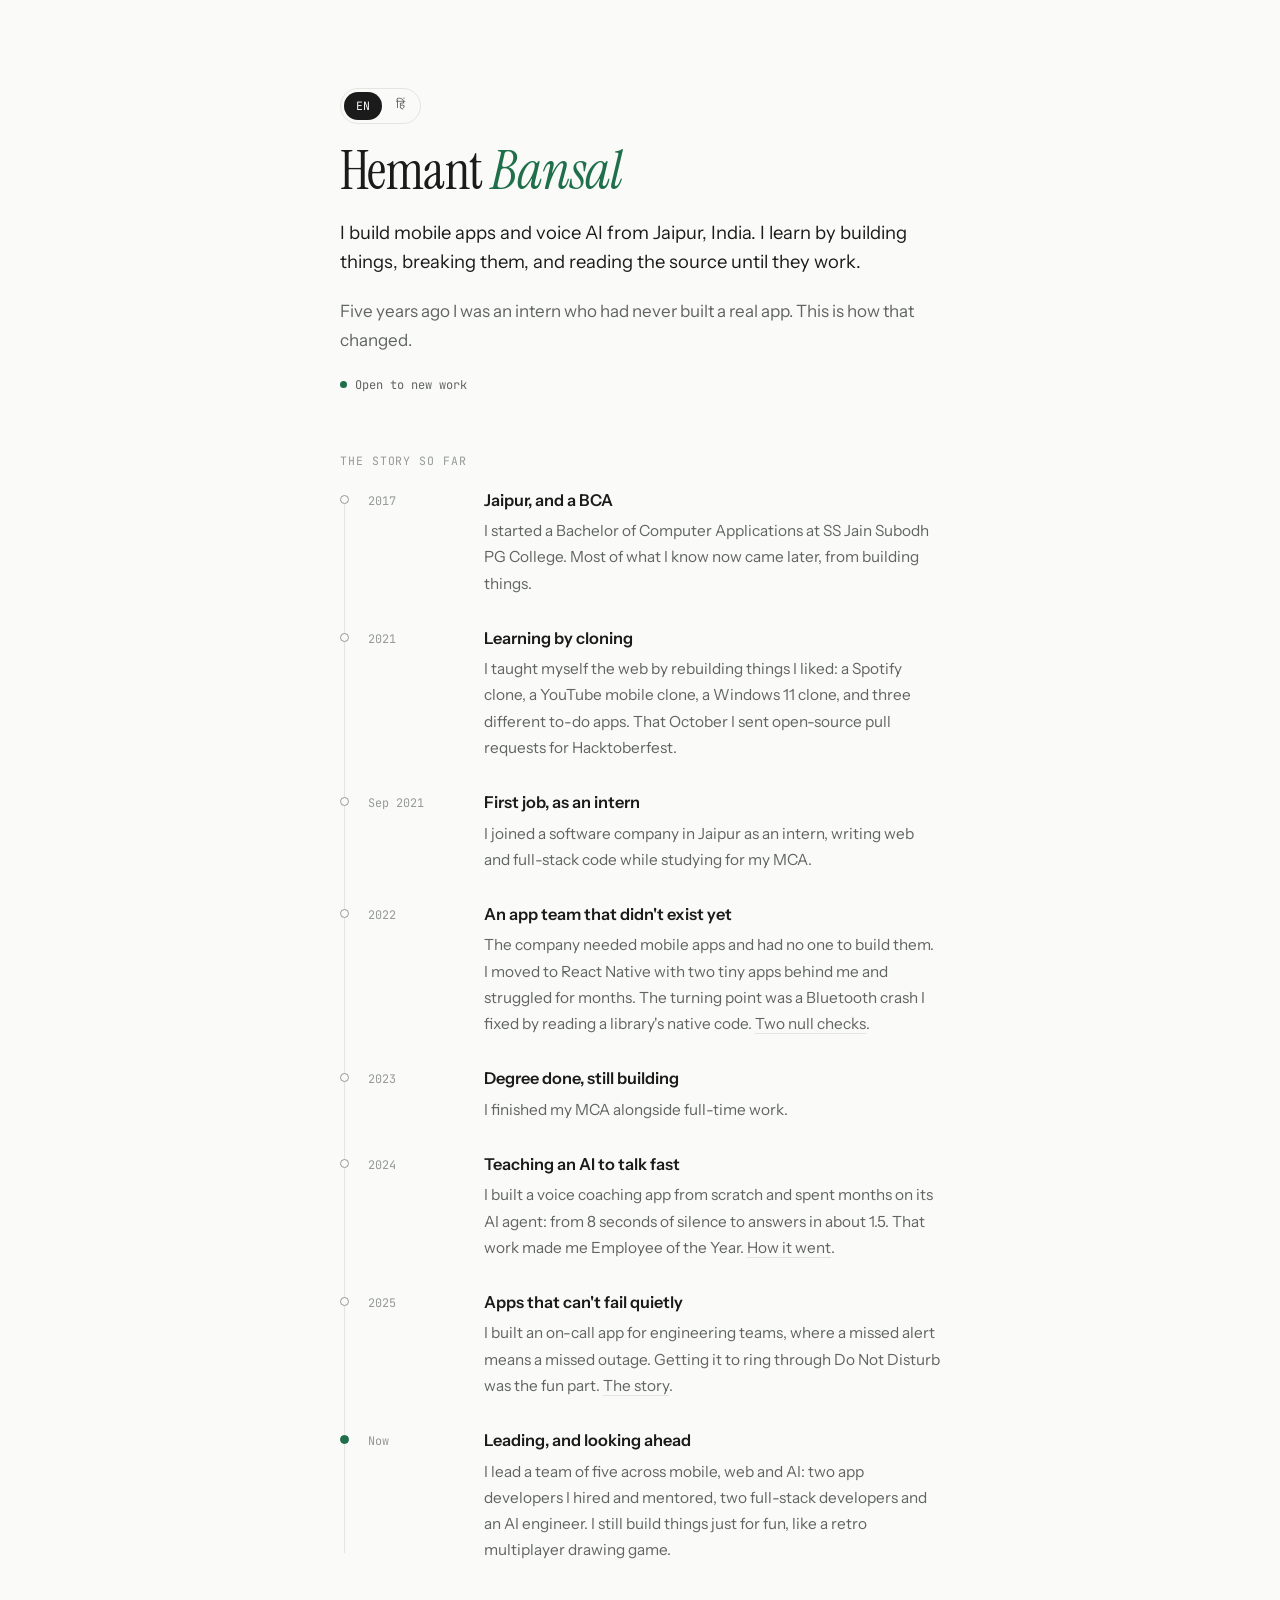
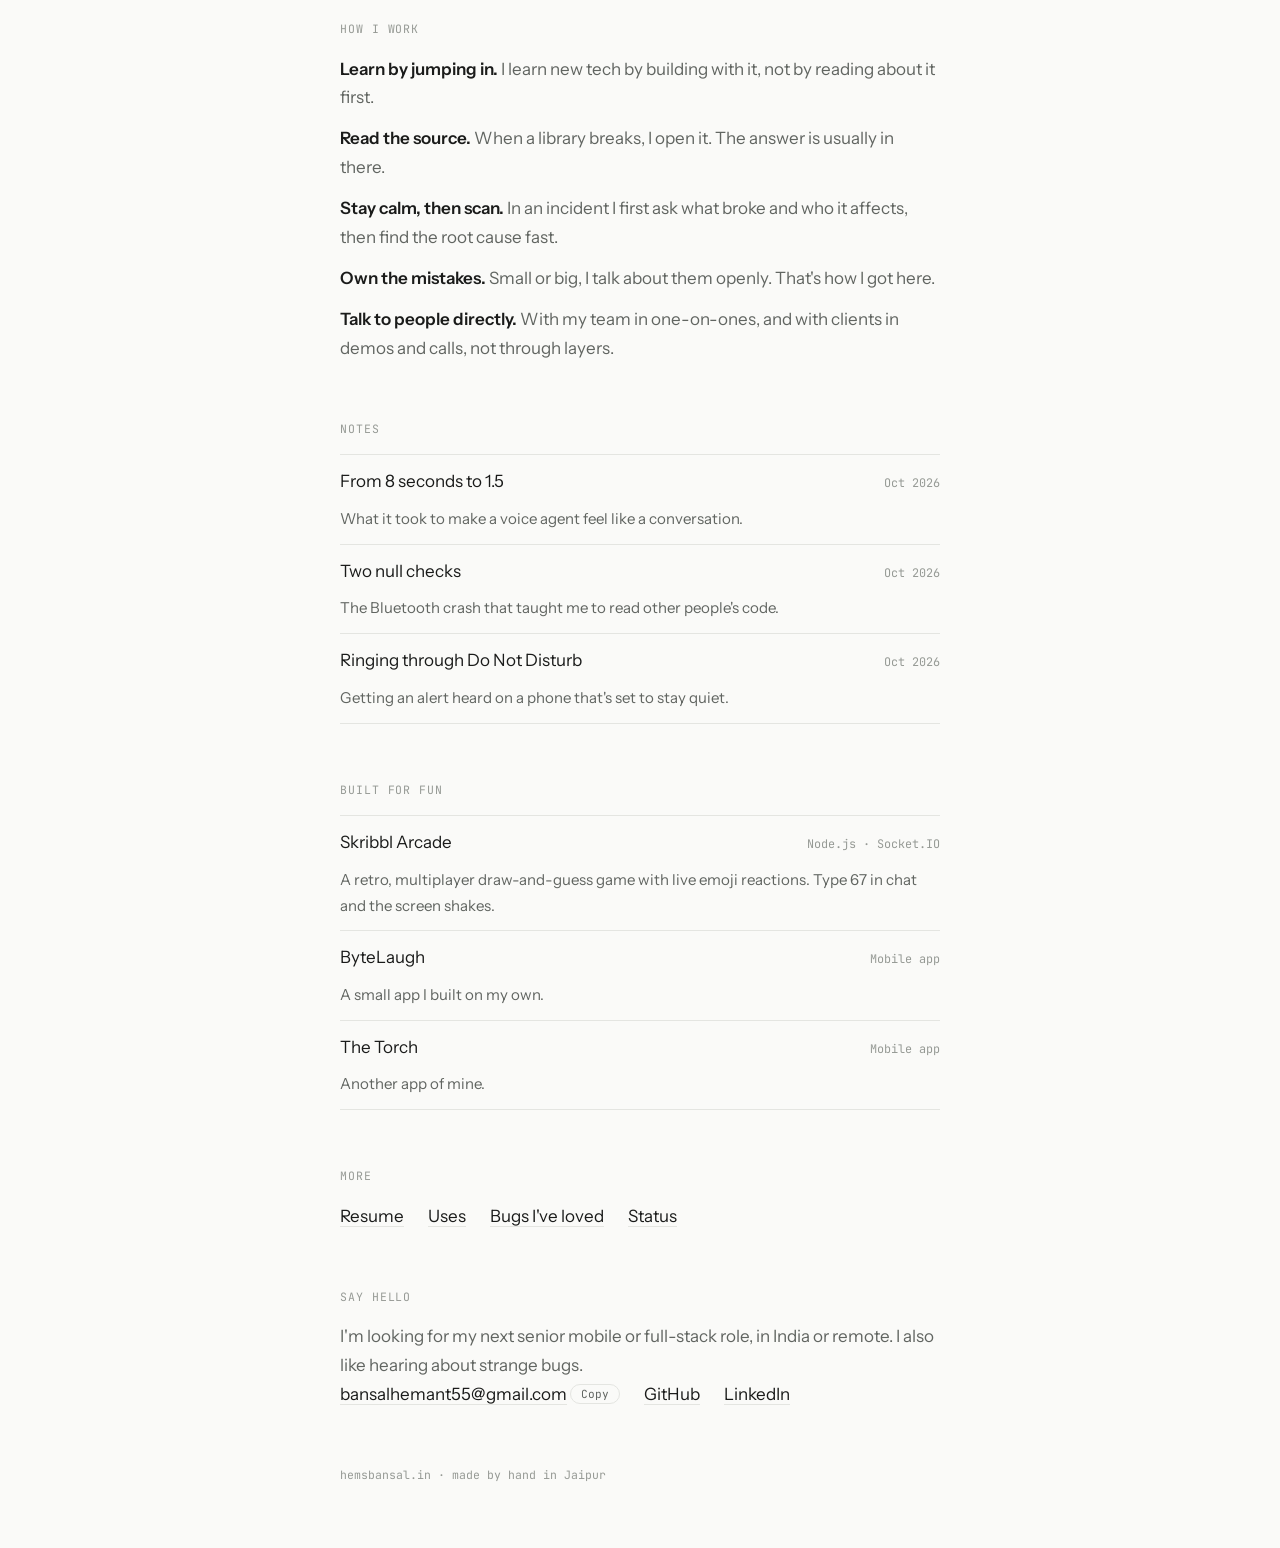
==== public/index.html @ 4b81c494 "Retell the homepage as a story The homepage now walks through chapters from 2017 to today, adds a sh" ====
<!doctype html>
<html lang="en">
<head>
<meta charset="utf-8">
<meta name="viewport" content="width=device-width, initial-scale=1, viewport-fit=cover">
<title>Hemant Bansal</title>
<meta name="claude:viewport-fit-sides" content="cover">
<meta name="description" content="Hemant Bansal builds mobile apps and voice AI from Jaipur, India.">
<link rel="canonical" href="https://hemsbansal.in/">
<meta property="og:title" content="Hemant Bansal">
<meta property="og:description" content="Hemant Bansal builds mobile apps and voice AI from Jaipur, India.">
<meta property="og:url" content="https://hemsbansal.in/">
<meta name="twitter:card" content="summary">
<link rel="icon" href="data:image/svg+xml,%3Csvg xmlns='http://www.w3.org/2000/svg' viewBox='0 0 64 64'%3E%3Crect width='64' height='64' rx='32' fill='%231f6f4a'/%3E%3Ctext x='32' y='43' font-family='Georgia,serif' font-style='italic' font-size='32' fill='%23ffffff' text-anchor='middle'%3Eh%3C/text%3E%3C/svg%3E">
<link rel="manifest" href="manifest.webmanifest">
<link rel="apple-touch-icon" href="icons/apple-touch-icon.png">
<meta name="theme-color" content="#1f6f4a">
<link rel="preconnect" href="https://fonts.googleapis.com">
<link rel="preconnect" href="https://fonts.gstatic.com" crossorigin>
<link rel="stylesheet" href="https://fonts.googleapis.com/css2?family=Instrument+Sans:wght@400;500;600&family=Instrument+Serif:ital@0;1&family=JetBrains+Mono:wght@400;500&family=Noto+Sans+Devanagari:wght@400;500&display=swap">
<link rel="stylesheet" href="style.css">
</head>
<body>
<main class="page">
  <header class="hello">
    <div class="lang" role="group" aria-label="Language">
      <button type="button" data-set-lang="en" aria-pressed="true">EN</button>
      <button type="button" data-set-lang="hi" aria-pressed="false" lang="hi">हिं</button>
    </div>
    <h1 class="name" id="name" title="Hemant Bansal">Hemant <em>Bansal</em></h1>
    <p class="lede" data-en>I build mobile apps and voice AI from Jaipur, India. I learn by building things, breaking them, and reading the source until they work.</p><p class="lede" data-hi lang="hi">मैं जयपुर से मोबाइल ऐप और वॉइस AI बनाता हूँ। चीज़ें बनाकर, तोड़कर और तब तक सोर्स कोड पढ़कर सीखता हूँ जब तक वो चल न जाएँ।</p>
    <p class="muted" data-en>Five years ago I was an intern who had never built a real app. This is how that changed.</p><p class="muted" data-hi lang="hi">पाँच साल पहले मैं एक इंटर्न था जिसने कभी कोई असली ऐप नहीं बनाया था। ये कहानी है कि वो कैसे बदला।</p>
    <a class="live" href="status/index.html"><i></i><span data-en>Open to new work</span><span data-hi lang="hi">नए काम के लिए उपलब्ध</span></a>
    <div class="toast" id="toast" role="status" aria-live="polite" hidden></div>
  </header>

  <section aria-labelledby="story">
    <h2 class="label" id="story"><span data-en>The story so far</span><span data-hi lang="hi">अब तक की कहानी</span></h2>
    <ol class="chapters">
      <li>
        <span class="when">2017</span>
        <div>
          <h3><span data-en>Jaipur, and a BCA</span><span data-hi lang="hi">जयपुर, और BCA</span></h3>
          <p data-en>I started a Bachelor of Computer Applications at SS Jain Subodh PG College. Most of what I know now came later, from building things.</p><p data-hi lang="hi">मैंने SS Jain Subodh PG College से BCA शुरू किया। आज जो कुछ आता है, उसमें से ज़्यादातर बाद में चीज़ें बनाते-बनाते सीखा।</p>
        </div>
      </li>
      <li>
        <span class="when">2021</span>
        <div>
          <h3><span data-en>Learning by cloning</span><span data-hi lang="hi">कॉपी करके सीखना</span></h3>
          <p data-en>I taught myself the web by rebuilding things I liked: a Spotify clone, a YouTube mobile clone, a Windows 11 clone, and three different to-do apps. That October I sent open-source pull requests for Hacktoberfest.</p><p data-hi lang="hi">मैंने वेब ख़ुद सीखा, उन चीज़ों को दोबारा बनाकर जो मुझे पसंद थीं: Spotify क्लोन, YouTube मोबाइल क्लोन, Windows 11 क्लोन, और तीन अलग-अलग to-do ऐप। उसी अक्टूबर Hacktoberfest में मैंने ओपन-सोर्स पुल रिक्वेस्ट भेजे।</p>
        </div>
      </li>
      <li>
        <span class="when">Sep 2021</span>
        <div>
          <h3><span data-en>First job, as an intern</span><span data-hi lang="hi">पहली नौकरी, इंटर्न के तौर पर</span></h3>
          <p data-en>I joined a software company in Jaipur as an intern, writing web and full-stack code while studying for my MCA.</p><p data-hi lang="hi">मैंने जयपुर की एक सॉफ़्टवेयर कंपनी में इंटर्न के तौर पर काम शुरू किया, साथ में MCA की पढ़ाई चल रही थी।</p>
        </div>
      </li>
      <li>
        <span class="when">2022</span>
        <div>
          <h3><span data-en>An app team that didn't exist yet</span><span data-hi lang="hi">एक ऐप टीम, जो अभी थी ही नहीं</span></h3>
          <p data-en>The company needed mobile apps and had no one to build them. I moved to React Native with two tiny apps behind me and struggled for months. The turning point was a Bluetooth crash I fixed by reading a library's native code. <a href="notes/bluetooth-null-checks.html">Two null checks</a>.</p><p data-hi lang="hi">कंपनी को मोबाइल ऐप चाहिए थे और बनाने वाला कोई नहीं था। सिर्फ़ दो छोटे ऐप्स के अनुभव के साथ मैं React Native पर आया और कई महीने जूझता रहा। मोड़ आया एक ब्लूटूथ क्रैश से, जिसे मैंने एक लाइब्रेरी का नेटिव कोड पढ़कर ठीक किया। <a href="notes/bluetooth-null-checks.html">Two null checks</a>।</p>
        </div>
      </li>
      <li>
        <span class="when">2023</span>
        <div>
          <h3><span data-en>Degree done, still building</span><span data-hi lang="hi">डिग्री पूरी, काम जारी</span></h3>
          <p data-en>I finished my MCA alongside full-time work.</p><p data-hi lang="hi">फ़ुल-टाइम काम के साथ मैंने MCA पूरा किया।</p>
        </div>
      </li>
      <li>
        <span class="when">2024</span>
        <div>
          <h3><span data-en>Teaching an AI to talk fast</span><span data-hi lang="hi">AI को तेज़ बोलना सिखाना</span></h3>
          <p data-en>I built a voice coaching app from scratch and spent months on its AI agent: from 8 seconds of silence to answers in about 1.5. That work made me Employee of the Year. <a href="notes/voice-latency.html">How it went</a>.</p><p data-hi lang="hi">मैंने शुरू से एक वॉइस कोचिंग ऐप बनाया और उसके AI एजेंट पर महीनों काम किया: 8 सेकंड की चुप्पी से लगभग 1.5 सेकंड में जवाब तक। इसी काम के लिए मुझे Employee of the Year मिला। <a href="notes/voice-latency.html">कैसे हुआ</a>।</p>
        </div>
      </li>
      <li>
        <span class="when">2025</span>
        <div>
          <h3><span data-en>Apps that can't fail quietly</span><span data-hi lang="hi">ऐसे ऐप जो चुपचाप फ़ेल नहीं हो सकते</span></h3>
          <p data-en>I built an on-call app for engineering teams, where a missed alert means a missed outage. Getting it to ring through Do Not Disturb was the fun part. <a href="notes/do-not-disturb.html">The story</a>.</p><p data-hi lang="hi">मैंने इंजीनियरिंग टीमों के लिए एक on-call ऐप बनाया, जहाँ एक छूटा अलर्ट मतलब एक छूटी हुई गड़बड़ी। उसे Do Not Disturb के बावजूद बजवाना सबसे मज़ेदार हिस्सा था। <a href="notes/do-not-disturb.html">पूरी कहानी</a>।</p>
        </div>
      </li>
      <li>
        <span class="when">Now</span>
        <div>
          <h3><span data-en>Leading, and looking ahead</span><span data-hi lang="hi">टीम लीड करना, और आगे की तैयारी</span></h3>
          <p data-en>I lead a team of five across mobile, web and AI: two app developers I hired and mentored, two full-stack developers and an AI engineer. I still build things just for fun, like a retro multiplayer drawing game.</p><p data-hi lang="hi">आज मैं मोबाइल, वेब और AI में पाँच लोगों की टीम लीड करता हूँ: दो ऐप डेवलपर जिन्हें मैंने हायर किया और सिखाया, दो फ़ुल-स्टैक डेवलपर और एक AI इंजीनियर। अब भी सिर्फ़ मज़े के लिए चीज़ें बनाता हूँ, जैसे एक रेट्रो मल्टीप्लेयर ड्रॉइंग गेम।</p>
        </div>
      </li>
    </ol>
  </section>

  <section aria-labelledby="how">
    <h2 class="label" id="how"><span data-en>How I work</span><span data-hi lang="hi">मैं कैसे काम करता हूँ</span></h2>
    <ul class="how">
      <li><b><span data-en>Learn by jumping in.</span><span data-hi lang="hi">सीधे कूदकर सीखना।</span></b> <span data-en>I learn new tech by building with it, not by reading about it first.</span><span data-hi lang="hi">नई टेक्नोलॉजी मैं पहले पढ़कर नहीं, उससे कुछ बनाकर सीखता हूँ।</span>
      <li><b><span data-en>Read the source.</span><span data-hi lang="hi">सोर्स कोड पढ़ना।</span></b> <span data-en>When a library breaks, I open it. The answer is usually in there.</span><span data-hi lang="hi">जब कोई लाइब्रेरी टूटती है, मैं उसे खोलकर पढ़ता हूँ। जवाब अक्सर वहीं होता है।</span>
      <li><b><span data-en>Stay calm, then scan.</span><span data-hi lang="hi">पहले शांत, फिर जाँच।</span></b> <span data-en>In an incident I first ask what broke and who it affects, then find the root cause fast.</span><span data-hi lang="hi">गड़बड़ी में पहले देखता हूँ क्या टूटा और किस पर असर है, फिर जल्दी असली वजह ढूँढता हूँ।</span>
      <li><b><span data-en>Own the mistakes.</span><span data-hi lang="hi">गलतियाँ मानना।</span></b> <span data-en>Small or big, I talk about them openly. That's how I got here.</span><span data-hi lang="hi">छोटी हो या बड़ी, मैं उनके बारे में खुलकर बात करता हूँ। यहाँ तक ऐसे ही पहुँचा हूँ।</span>
      <li><b><span data-en>Talk to people directly.</span><span data-hi lang="hi">सीधे बात करना।</span></b> <span data-en>With my team in one-on-ones, and with clients in demos and calls, not through layers.</span><span data-hi lang="hi">टीम से वन-ऑन-वन में, और क्लाइंट्स से डेमो और कॉल पर, बिना बीच की परतों के।</span>
    </ul>
  </section>

  <section aria-labelledby="notes">
    <h2 class="label" id="notes"><span data-en>Notes</span><span data-hi lang="hi">नोट्स · अंग्रेज़ी में</span></h2>
    <ul class="rows">
      <li><a href="notes/voice-latency.html">From 8 seconds to 1.5</a><span class="meta">Oct 2026</span><span class="desc">What it took to make a voice agent feel like a conversation.</span></li>
      <li><a href="notes/bluetooth-null-checks.html">Two null checks</a><span class="meta">Oct 2026</span><span class="desc">The Bluetooth crash that taught me to read other people's code.</span></li>
      <li><a href="notes/do-not-disturb.html">Ringing through Do Not Disturb</a><span class="meta">Oct 2026</span><span class="desc">Getting an alert heard on a phone that's set to stay quiet.</span></li>
    </ul>
  </section>

  <section aria-labelledby="side">
    <h2 class="label" id="side"><span data-en>Built for fun</span><span data-hi lang="hi">मज़े के लिए बनाया</span></h2>
    <ul class="rows">
      <li><a href="https://github.com/hemsbansal/skribbl_retro" target="_blank" rel="noopener">Skribbl Arcade</a><span class="meta">Node.js · Socket.IO</span><span class="desc">A retro, multiplayer draw-and-guess game with live emoji reactions. Type 67 in chat and the screen shakes.</span></li>
      <li><span>ByteLaugh</span><span class="meta">Mobile app</span><span class="desc">A small app I built on my own.</span></li>
      <li><span>The Torch</span><span class="meta">Mobile app</span><span class="desc">Another app of mine.</span></li>
    </ul>
  </section>

  <section aria-labelledby="more">
    <h2 class="label" id="more"><span data-en>More</span><span data-hi lang="hi">और</span></h2>
    <div class="more">
      <a href="resume/index.html">Resume</a>
      <a href="uses/index.html">Uses</a>
      <a href="bugs/index.html">Bugs I've loved</a>
      <a href="status/index.html">Status</a>
    </div>
  </section>

  <section aria-labelledby="else">
    <h2 class="label" id="else"><span data-en>Say hello</span><span data-hi lang="hi">नमस्ते कहिए</span></h2>
    <p class="muted" data-en>I'm looking for my next senior mobile or full-stack role, in India or remote. I also like hearing about strange bugs.</p><p class="muted" data-hi lang="hi">मैं भारत में या रिमोट, अपने अगले सीनियर मोबाइल या फ़ुल-स्टैक रोल की तलाश में हूँ। अजीब बग्स के किस्से सुनना भी अच्छा लगता है।</p>
    <div class="elsewhere">
      <span><a href="mailto:bansalhemant55@gmail.com" id="email">bansalhemant55@gmail.com</a> <button class="copy" id="copy-email" type="button">Copy</button></span>
      <a href="https://github.com/hemsbansal" target="_blank" rel="noopener">GitHub</a>
      <a href="https://linkedin.com/in/hemsbansal" target="_blank" rel="noopener">LinkedIn</a>
    </div>
  </section>

  <footer>hemsbansal.in · made by hand in Jaipur</footer>
</main>
<script src="site.js" defer></script>
</body>
</html>
---- public/style.css ----
/* Layout: one narrow column, left aligned, lots of air. Small mono labels mark each group. */
:root {
  --bg: #fafaf8;
  --fg: #1a1b1a;
  --muted: #616561;
  --faint: #969a95;
  --line: #e4e5e1;
  --accent: #1f6f4a;
  --tint: rgba(31, 111, 74, 0.09);
  --ok-bar: #6fbf93;
  --warn-bar: #e2b54d;
  --warn: #8a6200;
  --warn-tint: rgba(196, 140, 20, 0.14);
  --display: "Instrument Serif", "Iowan Old Style", Georgia, serif;
  --sans: "Instrument Sans", ui-sans-serif, system-ui, -apple-system, "Segoe UI", sans-serif;
  --mono: "JetBrains Mono", ui-monospace, "SF Mono", Menlo, Consolas, monospace;
}
@media (prefers-color-scheme: dark) {
  :root:not([data-theme="light"]) {
    --bg: #111312; --fg: #e9eae7; --muted: #a2a6a0; --faint: #6e726d; --line: #262927;
    --accent: #7fd1a3; --tint: rgba(127, 209, 163, 0.1); --ok-bar: #3f8f66; --warn-bar: #b9902f; --warn: #e8c46a; --warn-tint: rgba(232, 196, 106, 0.12); color-scheme: dark;
  }
}
:root[data-theme="dark"] {
  --bg: #111312; --fg: #e9eae7; --muted: #a2a6a0; --faint: #6e726d; --line: #262927;
  --accent: #7fd1a3; --tint: rgba(127, 209, 163, 0.1); --ok-bar: #3f8f66; --warn-bar: #b9902f; --warn: #e8c46a; --warn-tint: rgba(232, 196, 106, 0.12); color-scheme: dark;
}

*, *::before, *::after { box-sizing: border-box; }
body {
  margin: 0; background: var(--bg); color: var(--fg);
  font-family: var(--sans); font-size: 17px; line-height: 1.7;
  -webkit-font-smoothing: antialiased;
}
::selection { background: var(--tint); }
.page {
  max-width: 640px; margin: 0 auto;
  padding-block: 88px 64px;
  padding-left: max(20px, env(safe-area-inset-left, 0px));
  padding-right: max(20px, env(safe-area-inset-right, 0px));
  display: grid; gap: 56px;
}
a { color: inherit; text-decoration: underline; text-decoration-color: var(--line); text-underline-offset: 4px; text-decoration-thickness: 1px; transition: text-decoration-color .2s, color .2s; }
a:hover { text-decoration-color: var(--accent); }
a:focus-visible, button:focus-visible { outline: 2px solid var(--accent); outline-offset: 3px; border-radius: 3px; }
p { margin: 0; }
.muted { color: var(--muted); }

.label {
  font-family: var(--mono); font-size: 0.72rem; font-weight: 400; letter-spacing: 0.08em;
  text-transform: uppercase; color: var(--faint); margin: 0 0 16px;
}

/* Intro */
.hello { display: grid; gap: 20px; }
.name { font-family: var(--display); font-weight: 400; font-size: clamp(2.6rem, 8vw, 3.4rem); line-height: 1; letter-spacing: -0.01em; margin: 0; text-wrap: balance; }
.name em { color: var(--accent); }
.hello p { max-width: 58ch; }
.live { display: inline-flex; align-items: center; gap: 8px; font-family: var(--mono); font-size: 0.75rem; color: var(--muted); }
.live i { width: 7px; height: 7px; border-radius: 50%; background: var(--accent); animation: pulse 2.4s ease-in-out infinite; }
@keyframes pulse { 0%, 100% { opacity: 1; } 50% { opacity: .35; } }
@media (prefers-reduced-motion: reduce) { .live i { animation: none; } }

/* Lists of links */
.rows { list-style: none; margin: 0; padding: 0; display: grid; }
.rows li { display: grid; grid-template-columns: minmax(0, 1fr) auto; gap: 16px; align-items: baseline; padding: 12px 0; border-top: 1px solid var(--line); }
.rows li:last-child { border-bottom: 1px solid var(--line); }
.rows a { text-decoration: none; }
.rows a:hover { color: var(--accent); }
.rows .meta { font-family: var(--mono); font-size: 0.74rem; color: var(--faint); white-space: nowrap; font-variant-numeric: tabular-nums; }
.rows .desc { grid-column: 1 / -1; color: var(--muted); font-size: 0.94rem; margin-top: -6px; }

.now { list-style: none; margin: 0; padding: 0; display: grid; gap: 8px; }
.now li { display: grid; grid-template-columns: 20px minmax(0, 1fr); }
.now li::before { content: "→"; color: var(--faint); }

.elsewhere { display: flex; flex-wrap: wrap; gap: 8px 24px; align-items: baseline; }
.copy { font-family: var(--mono); font-size: 0.7rem; color: var(--muted); background: none; border: 1px solid var(--line); border-radius: 999px; padding: 2px 10px; cursor: pointer; vertical-align: 2px; }
.copy:hover { color: var(--fg); border-color: var(--faint); }

footer { font-family: var(--mono); font-size: 0.72rem; color: var(--faint); }

/* Notes */
.back { font-family: var(--mono); font-size: 0.75rem; color: var(--muted); text-decoration: none; }
.back:hover { color: var(--accent); }
article { display: grid; gap: 22px; }
article h1 { font-family: var(--display); font-weight: 400; font-size: clamp(2rem, 6vw, 2.6rem); line-height: 1.1; margin: 0; text-wrap: balance; }
article h2 { font-size: 1.05rem; font-weight: 600; margin: 18px 0 -8px; }
article .meta { font-family: var(--mono); font-size: 0.74rem; color: var(--faint); }
article p { max-width: 64ch; }
article ul { margin: 0; padding-left: 20px; display: grid; gap: 6px; }
article li::marker { color: var(--faint); }
code { font-family: var(--mono); font-size: 0.85em; background: var(--tint); padding: 1px 6px; border-radius: 4px; }
pre { margin: 0; overflow-x: auto; background: var(--tint); border-radius: 8px; padding: 16px 18px; }
pre code { background: none; padding: 0; font-size: 0.8rem; line-height: 1.6; }
.pull { font-family: var(--display); font-size: 1.5rem; line-height: 1.3; color: var(--accent); border-left: 2px solid var(--accent); padding-left: 18px; }

/* Pipeline timing figure */
.timing { margin: 0; display: grid; gap: 18px; padding: 20px; border: 1px solid var(--line); border-radius: 10px; }
.timing h3 { margin: 0 0 8px; font-family: var(--mono); font-size: 0.72rem; font-weight: 400; letter-spacing: .08em; text-transform: uppercase; color: var(--faint); display: flex; justify-content: space-between; }
.timing h3 b { color: var(--fg); font-weight: 500; letter-spacing: 0; text-transform: none; }
.track { position: relative; height: 22px; margin-bottom: 6px; }
.bar { position: absolute; min-width: max-content; padding-right: 6px; top: 0; height: 100%; border-radius: 4px; background: var(--tint); border: 1px solid var(--accent); font-family: var(--mono); font-size: 0.66rem; color: var(--accent); display: flex; align-items: center; padding-left: 6px; white-space: nowrap; overflow: hidden; }
.scale { display: flex; justify-content: space-between; font-family: var(--mono); font-size: 0.66rem; color: var(--faint); font-variant-numeric: tabular-nums; }
.timing figcaption { font-size: 0.85rem; color: var(--muted); }

@media (max-width: 520px) {
  body { font-size: 16px; }
  .page { padding-block: 56px 48px; gap: 48px; }
}

/* Resume */
.cv-head h1 { font-family: var(--display); font-weight: 400; font-size: clamp(2.2rem, 6vw, 2.8rem); line-height: 1.05; margin: 0 0 8px; }
.cv-head p { margin: 0; }
.cv-head .meta { margin-top: 10px; font-family: var(--mono); font-size: 0.74rem; color: var(--faint); overflow-wrap: anywhere; }
.resume section { display: grid; gap: 14px; }
.resume .label { margin: 0; }
.cv-item { display: grid; gap: 6px; }
.cv-item h3 { font-size: 1rem; font-weight: 600; margin: 0; }
.cv-item ul { margin: 0; padding-left: 20px; display: grid; gap: 4px; font-size: 0.95rem; color: var(--muted); }
.cv-item li::marker { color: var(--faint); }
.cv-row { display: flex; flex-wrap: wrap; justify-content: space-between; align-items: baseline; gap: 4px 16px; }
.cv-row .meta { font-family: var(--mono); font-size: 0.74rem; color: var(--faint); font-variant-numeric: tabular-nums; }
.cv-skills { margin: 0; display: grid; gap: 8px; font-size: 0.95rem; }
.cv-skills div { display: grid; grid-template-columns: 140px minmax(0, 1fr); gap: 12px; }
.cv-skills dt { color: var(--faint); }
.cv-skills dd { margin: 0; }
@media (max-width: 520px) { .cv-skills div { grid-template-columns: 1fr; gap: 0; } }
@media print {
  :root { --bg: #fff; --fg: #000; --muted: #333; --faint: #666; --line: #ccc; }
  body { font-size: 11pt; }
  .page { padding-block: 0; gap: 18px; max-width: none; }
  .back { display: none; }
}

/* Bugs list */
.bugs { list-style: none; margin: 0; padding: 0; display: grid; gap: 0; counter-reset: bug; }
.bugs li { counter-increment: bug; display: grid; gap: 6px; padding: 20px 0 20px 48px; border-top: 1px solid var(--line); position: relative; }
.bugs li:last-child { border-bottom: 1px solid var(--line); }
.bugs li::before { content: "#" counter(bug, decimal-leading-zero); position: absolute; left: 0; top: 23px; font-family: var(--mono); font-size: 0.72rem; color: var(--faint); }
.bugs h3 { margin: 0; font-size: 1.02rem; font-weight: 600; }
.bugs p { color: var(--muted); font-size: 0.95rem; }
.bugs .tag { font-family: var(--mono); font-size: 0.7rem; color: var(--accent); }

/* Small link row */
.more { display: flex; flex-wrap: wrap; gap: 8px 24px; }

/* Language switch */
.lang { justify-self: start; display: inline-flex; border: 1px solid var(--line); border-radius: 999px; padding: 3px; gap: 2px; }
.lang button { font: inherit; font-family: var(--mono); font-size: 0.72rem; color: var(--muted); background: none; border: 0; border-radius: 999px; padding: 4px 12px; cursor: pointer; }
.lang button[aria-pressed="true"] { background: var(--fg); color: var(--bg); }
[data-hi] { display: none; }
html[data-lang="hi"] [data-hi] { display: revert; }
html[data-lang="hi"] [data-en] { display: none; }
[data-hi], .lang [lang="hi"] { font-family: "Noto Sans Devanagari", var(--sans); }
.label [data-hi] { font-family: "Noto Sans Devanagari", var(--sans); letter-spacing: 0; text-transform: none; font-size: 0.8rem; }
a.live { text-decoration: none; justify-self: start; }
a.live:hover { color: var(--accent); }

/* Easter egg toast */
#name { cursor: default; user-select: none; }
.toast { justify-self: start; font-family: var(--mono); font-size: 0.78rem; line-height: 1.5; padding: 10px 14px; border-radius: 8px; background: var(--fg); color: var(--bg); max-width: 52ch; }

/* Status page */
.status-banner { display: flex; align-items: center; gap: 12px; padding: 16px 18px; border-radius: 10px; background: var(--tint); color: var(--accent); font-weight: 600; }
.status-banner i { width: 9px; height: 9px; border-radius: 50%; background: var(--accent); animation: pulse 2.4s ease-in-out infinite; }
@media (prefers-reduced-motion: reduce) { .status-banner i { animation: none; } }
.systems, .incidents { list-style: none; margin: 0; padding: 0; display: grid; }
.systems li, .incidents li { padding: 14px 0; border-top: 1px solid var(--line); }
.systems li:last-child, .incidents li:last-child { border-bottom: 1px solid var(--line); }
.sys-head { display: flex; justify-content: space-between; align-items: center; gap: 12px; flex-wrap: wrap; }
.uptime { display: grid; grid-template-columns: repeat(30, minmax(0, 1fr)); gap: 3px; margin-top: 10px; }
.uptime i { height: 26px; border-radius: 3px; background: var(--ok-bar); }
.uptime i.w { background: var(--warn-bar); }
.pill { font-family: var(--mono); font-size: 0.72rem; padding: 3px 10px; border-radius: 999px; background: var(--tint); color: var(--muted); white-space: nowrap; }
.pill.ok { color: var(--accent); }
.pill.warn { background: var(--warn-tint); color: var(--warn); }
.incidents li { display: grid; grid-template-columns: 110px minmax(0, 1fr); gap: 14px; align-items: start; }
.incidents .pill { justify-self: start; margin-top: 2px; }
.incidents b { font-weight: 600; }
.incidents p { color: var(--muted); font-size: 0.94rem; margin-top: 4px; }
@media (max-width: 520px) { .incidents li { grid-template-columns: 1fr; gap: 6px; } }

/* Story */
.lede { font-size: 1.15rem; line-height: 1.6; max-width: 56ch; }
.chapters { list-style: none; margin: 0; padding: 0; display: grid; position: relative; }
.chapters::before { content: ""; position: absolute; left: 4px; top: 10px; bottom: 10px; width: 1px; background: var(--line); }
.chapters li { position: relative; display: grid; grid-template-columns: 96px minmax(0, 1fr); gap: 20px; padding: 0 0 28px 28px; }
.chapters li:last-child { padding-bottom: 0; }
.chapters li::before { content: ""; position: absolute; left: 0; top: 8px; width: 9px; height: 9px; border-radius: 50%; background: var(--bg); border: 1px solid var(--faint); }
.chapters li:last-child::before { background: var(--accent); border-color: var(--accent); }
.chapters .when { font-family: var(--mono); font-size: 0.74rem; color: var(--faint); padding-top: 4px; font-variant-numeric: tabular-nums; white-space: nowrap; }
.chapters h3 { margin: 0 0 4px; font-size: 1.02rem; font-weight: 600; }
.chapters p { color: var(--muted); font-size: 0.96rem; max-width: 60ch; }
.how { list-style: none; margin: 0; padding: 0; display: grid; gap: 12px; }
.how li { color: var(--muted); max-width: 62ch; }
.how b { color: var(--fg); font-weight: 600; }
@media (max-width: 520px) {
  .chapters li { grid-template-columns: 1fr; gap: 2px; padding-left: 24px; }
}
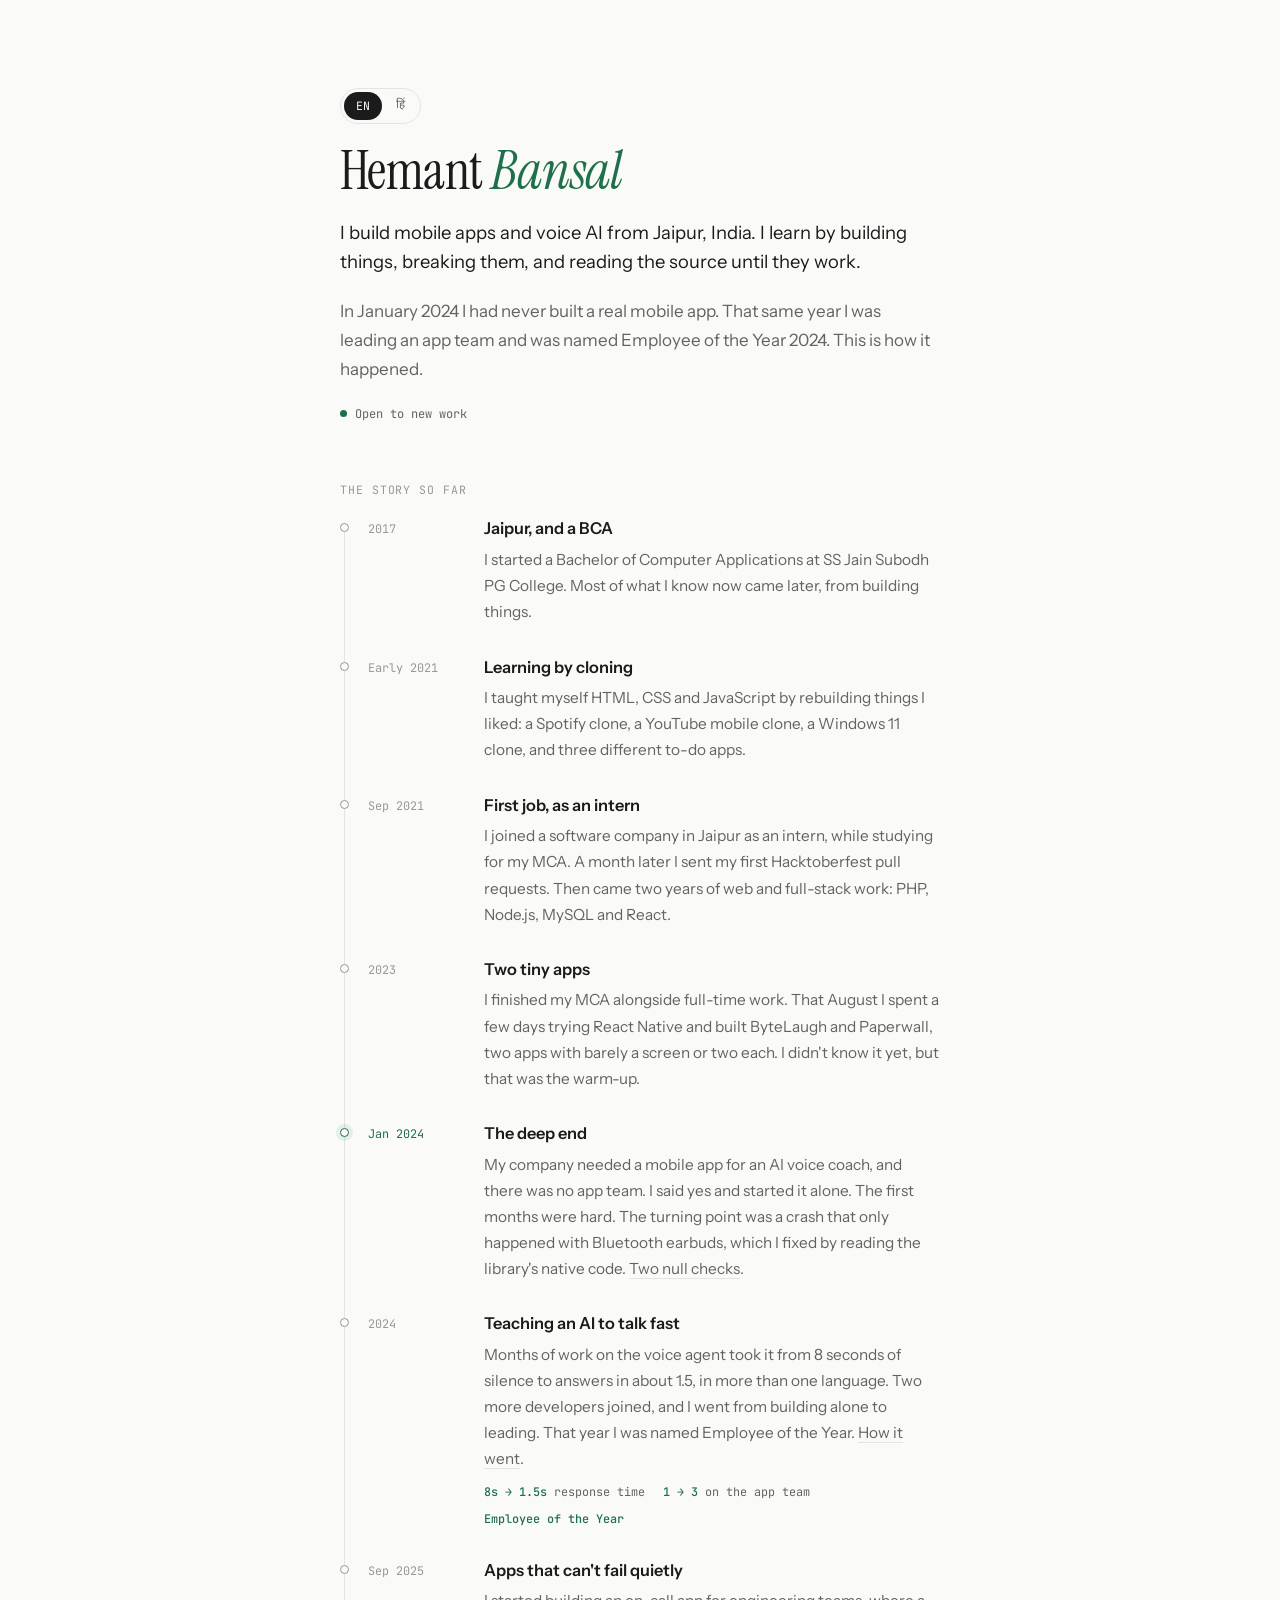
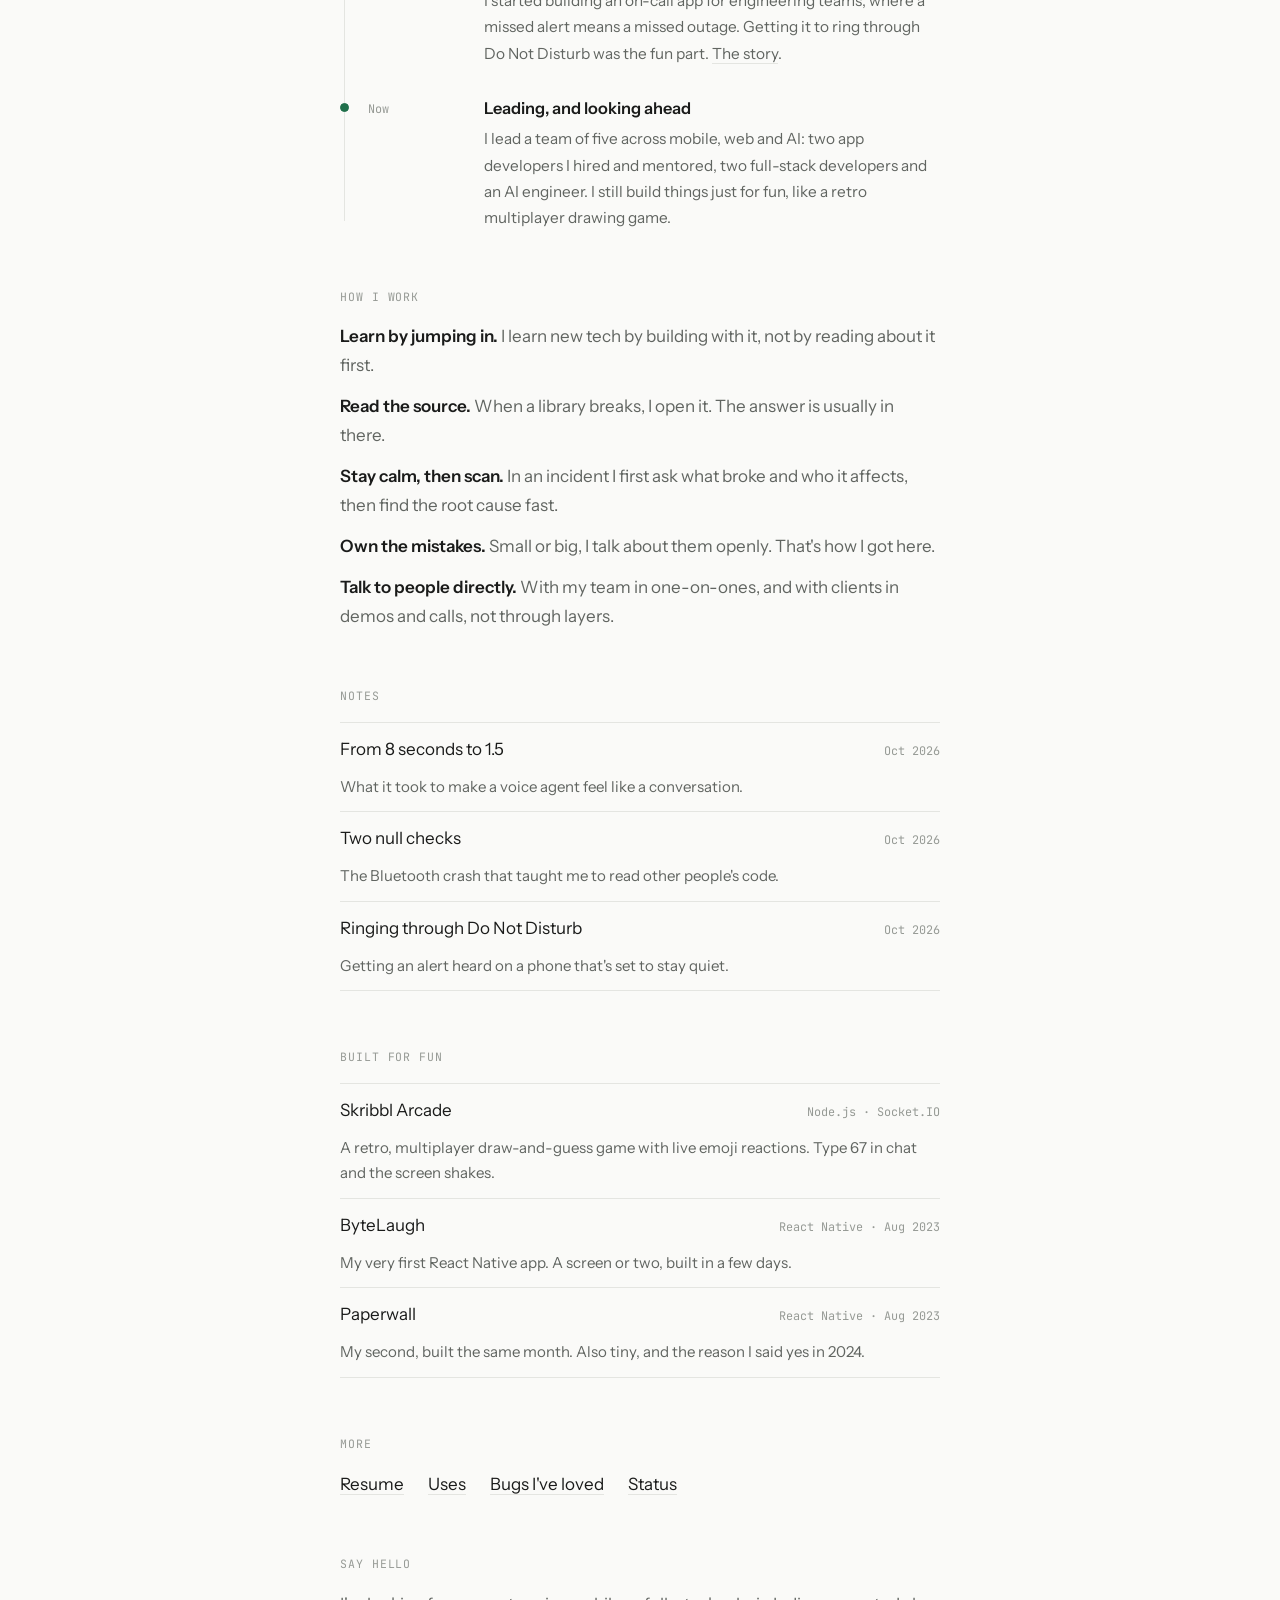
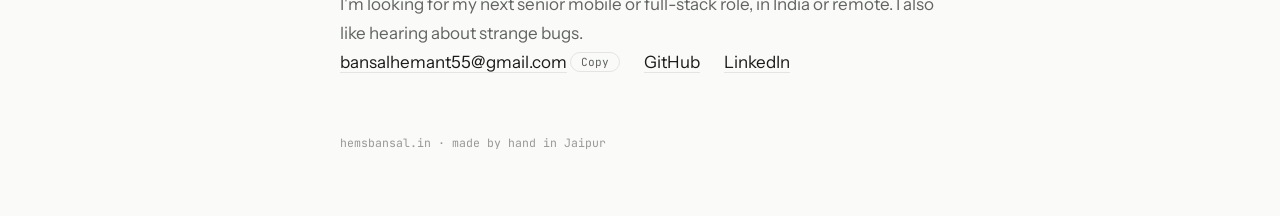
==== commit 6d8178ea: "Tell the real story: two tiny apps in 2023, the deep end in 2024 Rebuilt the timeline around January" ====
--- a/public/index.html
+++ b/public/index.html
@@ -29,7 +29,7 @@
     </div>
     <h1 class="name" id="name" title="Hemant Bansal">Hemant <em>Bansal</em></h1>
     <p class="lede" data-en>I build mobile apps and voice AI from Jaipur, India. I learn by building things, breaking them, and reading the source until they work.</p><p class="lede" data-hi lang="hi">मैं जयपुर से मोबाइल ऐप और वॉइस AI बनाता हूँ। चीज़ें बनाकर, तोड़कर और तब तक सोर्स कोड पढ़कर सीखता हूँ जब तक वो चल न जाएँ।</p>
-    <p class="muted" data-en>Five years ago I was an intern who had never built a real app. This is how that changed.</p><p class="muted" data-hi lang="hi">पाँच साल पहले मैं एक इंटर्न था जिसने कभी कोई असली ऐप नहीं बनाया था। ये कहानी है कि वो कैसे बदला।</p>
+    <p class="muted" data-en>In January 2024 I had never built a real mobile app. That same year I was leading an app team and was named Employee of the Year 2024. This is how it happened.</p><p class="muted" data-hi lang="hi">जनवरी 2024 तक मैंने कभी कोई असली मोबाइल ऐप नहीं बनाया था। उसी साल मैं एक ऐप टीम लीड करने लगा और Employee of the Year 2024 चुना गया। ये कहानी है कि ये कैसे हुआ।</p>
     <a class="live" href="status/index.html"><i></i><span data-en>Open to new work</span><span data-hi lang="hi">नए काम के लिए उपलब्ध</span></a>
     <div class="toast" id="toast" role="status" aria-live="polite" hidden></div>
   </header>
@@ -45,48 +45,49 @@
         </div>
       </li>
       <li>
-        <span class="when">2021</span>
+        <span class="when">Early 2021</span>
         <div>
           <h3><span data-en>Learning by cloning</span><span data-hi lang="hi">कॉपी करके सीखना</span></h3>
-          <p data-en>I taught myself the web by rebuilding things I liked: a Spotify clone, a YouTube mobile clone, a Windows 11 clone, and three different to-do apps. That October I sent open-source pull requests for Hacktoberfest.</p><p data-hi lang="hi">मैंने वेब ख़ुद सीखा, उन चीज़ों को दोबारा बनाकर जो मुझे पसंद थीं: Spotify क्लोन, YouTube मोबाइल क्लोन, Windows 11 क्लोन, और तीन अलग-अलग to-do ऐप। उसी अक्टूबर Hacktoberfest में मैंने ओपन-सोर्स पुल रिक्वेस्ट भेजे।</p>
+          <p data-en>I taught myself HTML, CSS and JavaScript by rebuilding things I liked: a Spotify clone, a YouTube mobile clone, a Windows 11 clone, and three different to-do apps.</p><p data-hi lang="hi">मैंने HTML, CSS और JavaScript ख़ुद सीखी, उन चीज़ों को दोबारा बनाकर जो मुझे पसंद थीं: Spotify क्लोन, YouTube मोबाइल क्लोन, Windows 11 क्लोन, और तीन अलग-अलग to-do ऐप।</p>
         </div>
       </li>
       <li>
         <span class="when">Sep 2021</span>
         <div>
           <h3><span data-en>First job, as an intern</span><span data-hi lang="hi">पहली नौकरी, इंटर्न के तौर पर</span></h3>
-          <p data-en>I joined a software company in Jaipur as an intern, writing web and full-stack code while studying for my MCA.</p><p data-hi lang="hi">मैंने जयपुर की एक सॉफ़्टवेयर कंपनी में इंटर्न के तौर पर काम शुरू किया, साथ में MCA की पढ़ाई चल रही थी।</p>
-        </div>
-      </li>
-      <li>
-        <span class="when">2022</span>
-        <div>
-          <h3><span data-en>An app team that didn't exist yet</span><span data-hi lang="hi">एक ऐप टीम, जो अभी थी ही नहीं</span></h3>
-          <p data-en>The company needed mobile apps and had no one to build them. I moved to React Native with two tiny apps behind me and struggled for months. The turning point was a Bluetooth crash I fixed by reading a library's native code. <a href="notes/bluetooth-null-checks.html">Two null checks</a>.</p><p data-hi lang="hi">कंपनी को मोबाइल ऐप चाहिए थे और बनाने वाला कोई नहीं था। सिर्फ़ दो छोटे ऐप्स के अनुभव के साथ मैं React Native पर आया और कई महीने जूझता रहा। मोड़ आया एक ब्लूटूथ क्रैश से, जिसे मैंने एक लाइब्रेरी का नेटिव कोड पढ़कर ठीक किया। <a href="notes/bluetooth-null-checks.html">Two null checks</a>।</p>
+          <p data-en>I joined a software company in Jaipur as an intern, while studying for my MCA. A month later I sent my first Hacktoberfest pull requests. Then came two years of web and full-stack work: PHP, Node.js, MySQL and React.</p><p data-hi lang="hi">MCA की पढ़ाई के साथ मैंने जयपुर की एक सॉफ़्टवेयर कंपनी में इंटर्न के तौर पर काम शुरू किया। एक महीने बाद Hacktoberfest में अपने पुल रिक्वेस्ट भेजे। फिर दो साल वेब और फ़ुल-स्टैक काम किया: PHP, Node.js, MySQL और React।</p>
         </div>
       </li>
       <li>
         <span class="when">2023</span>
         <div>
-          <h3><span data-en>Degree done, still building</span><span data-hi lang="hi">डिग्री पूरी, काम जारी</span></h3>
-          <p data-en>I finished my MCA alongside full-time work.</p><p data-hi lang="hi">फ़ुल-टाइम काम के साथ मैंने MCA पूरा किया।</p>
+          <h3><span data-en>Two tiny apps</span><span data-hi lang="hi">दो छोटे ऐप</span></h3>
+          <p data-en>I finished my MCA alongside full-time work. That August I spent a few days trying React Native and built ByteLaugh and Paperwall, two apps with barely a screen or two each. I didn't know it yet, but that was the warm-up.</p><p data-hi lang="hi">फ़ुल-टाइम काम के साथ मैंने MCA पूरा किया। उसी अगस्त कुछ दिन React Native आज़माया और ByteLaugh और Paperwall बनाए, दो ऐप जिनमें मुश्किल से एक-दो स्क्रीन थीं। तब पता नहीं था, पर वो बस वॉर्म-अप था।</p>
+        </div>
+      </li>
+      <li class="turn">
+        <span class="when">Jan 2024</span>
+        <div>
+          <h3><span data-en>The deep end</span><span data-hi lang="hi">सीधे गहरे पानी में</span></h3>
+          <p data-en>My company needed a mobile app for an AI voice coach, and there was no app team. I said yes and started it alone. The first months were hard. The turning point was a crash that only happened with Bluetooth earbuds, which I fixed by reading the library's native code. <a href="notes/bluetooth-null-checks.html">Two null checks</a>.</p><p data-hi lang="hi">मेरी कंपनी को एक AI वॉइस कोच के लिए मोबाइल ऐप चाहिए था, और कोई ऐप टीम नहीं थी। मैंने हाँ कहा और अकेले शुरू किया। शुरुआती महीने मुश्किल थे। मोड़ आया एक ऐसे क्रैश से जो सिर्फ़ ब्लूटूथ ईयरबड्स के साथ होता था, जिसे मैंने लाइब्रेरी का नेटिव कोड पढ़कर ठीक किया। <a href="notes/bluetooth-null-checks.html">Two null checks</a>।</p>
         </div>
       </li>
       <li>
         <span class="when">2024</span>
         <div>
           <h3><span data-en>Teaching an AI to talk fast</span><span data-hi lang="hi">AI को तेज़ बोलना सिखाना</span></h3>
-          <p data-en>I built a voice coaching app from scratch and spent months on its AI agent: from 8 seconds of silence to answers in about 1.5. That work made me Employee of the Year. <a href="notes/voice-latency.html">How it went</a>.</p><p data-hi lang="hi">मैंने शुरू से एक वॉइस कोचिंग ऐप बनाया और उसके AI एजेंट पर महीनों काम किया: 8 सेकंड की चुप्पी से लगभग 1.5 सेकंड में जवाब तक। इसी काम के लिए मुझे Employee of the Year मिला। <a href="notes/voice-latency.html">कैसे हुआ</a>।</p>
+          <p data-en>Months of work on the voice agent took it from 8 seconds of silence to answers in about 1.5, in more than one language. Two more developers joined, and I went from building alone to leading. That year I was named Employee of the Year. <a href="notes/voice-latency.html">How it went</a>.</p><p data-hi lang="hi">महीनों की मेहनत से वॉइस एजेंट 8 सेकंड की चुप्पी से लगभग 1.5 सेकंड में जवाब देने लगा, एक से ज़्यादा भाषाओं में। दो और डेवलपर जुड़े, और मैं अकेले बनाने से टीम लीड करने तक पहुँचा। उसी साल मुझे Employee of the Year चुना गया। <a href="notes/voice-latency.html">कैसे हुआ</a>।</p>
+          <div class="stats"><span><b>8s → 1.5s</b> response time</span><span><b>1 → 3</b> on the app team</span><span><b>Employee of the Year</b></span></div>
         </div>
       </li>
       <li>
-        <span class="when">2025</span>
+        <span class="when">Sep 2025</span>
         <div>
           <h3><span data-en>Apps that can't fail quietly</span><span data-hi lang="hi">ऐसे ऐप जो चुपचाप फ़ेल नहीं हो सकते</span></h3>
-          <p data-en>I built an on-call app for engineering teams, where a missed alert means a missed outage. Getting it to ring through Do Not Disturb was the fun part. <a href="notes/do-not-disturb.html">The story</a>.</p><p data-hi lang="hi">मैंने इंजीनियरिंग टीमों के लिए एक on-call ऐप बनाया, जहाँ एक छूटा अलर्ट मतलब एक छूटी हुई गड़बड़ी। उसे Do Not Disturb के बावजूद बजवाना सबसे मज़ेदार हिस्सा था। <a href="notes/do-not-disturb.html">पूरी कहानी</a>।</p>
+          <p data-en>I started building an on-call app for engineering teams, where a missed alert means a missed outage. Getting it to ring through Do Not Disturb was the fun part. <a href="notes/do-not-disturb.html">The story</a>.</p><p data-hi lang="hi">मैंने इंजीनियरिंग टीमों के लिए एक on-call ऐप बनाना शुरू किया, जहाँ एक छूटा अलर्ट मतलब एक छूटी हुई गड़बड़ी। उसे Do Not Disturb के बावजूद बजवाना सबसे मज़ेदार हिस्सा था। <a href="notes/do-not-disturb.html">पूरी कहानी</a>।</p>
         </div>
       </li>
-      <li>
+      <li class="now">
         <span class="when">Now</span>
         <div>
           <h3><span data-en>Leading, and looking ahead</span><span data-hi lang="hi">टीम लीड करना, और आगे की तैयारी</span></h3>
@@ -120,8 +121,8 @@
     <h2 class="label" id="side"><span data-en>Built for fun</span><span data-hi lang="hi">मज़े के लिए बनाया</span></h2>
     <ul class="rows">
       <li><a href="https://github.com/hemsbansal/skribbl_retro" target="_blank" rel="noopener">Skribbl Arcade</a><span class="meta">Node.js · Socket.IO</span><span class="desc">A retro, multiplayer draw-and-guess game with live emoji reactions. Type 67 in chat and the screen shakes.</span></li>
-      <li><span>ByteLaugh</span><span class="meta">Mobile app</span><span class="desc">A small app I built on my own.</span></li>
-      <li><span>The Torch</span><span class="meta">Mobile app</span><span class="desc">Another app of mine.</span></li>
+      <li><span>ByteLaugh</span><span class="meta">React Native · Aug 2023</span><span class="desc">My very first React Native app. A screen or two, built in a few days.</span></li>
+      <li><span>Paperwall</span><span class="meta">React Native · Aug 2023</span><span class="desc">My second, built the same month. Also tiny, and the reason I said yes in 2024.</span></li>
     </ul>
   </section>
 
--- a/public/style.css
+++ b/public/style.css
@@ -198,3 +198,9 @@
 @media (max-width: 520px) {
   .chapters li { grid-template-columns: 1fr; gap: 2px; padding-left: 24px; }
 }
+.chapters li.turn::before { border-color: var(--accent); box-shadow: 0 0 0 4px var(--tint); }
+.chapters li.turn .when { color: var(--accent); }
+.chapters li.now::before { background: var(--accent); border-color: var(--accent); }
+.chapters li:last-child::before { background: var(--accent); border-color: var(--accent); }
+.stats { display: flex; flex-wrap: wrap; gap: 6px 18px; margin-top: 10px; font-family: var(--mono); font-size: 0.74rem; color: var(--muted); }
+.stats b { color: var(--accent); font-weight: 500; }
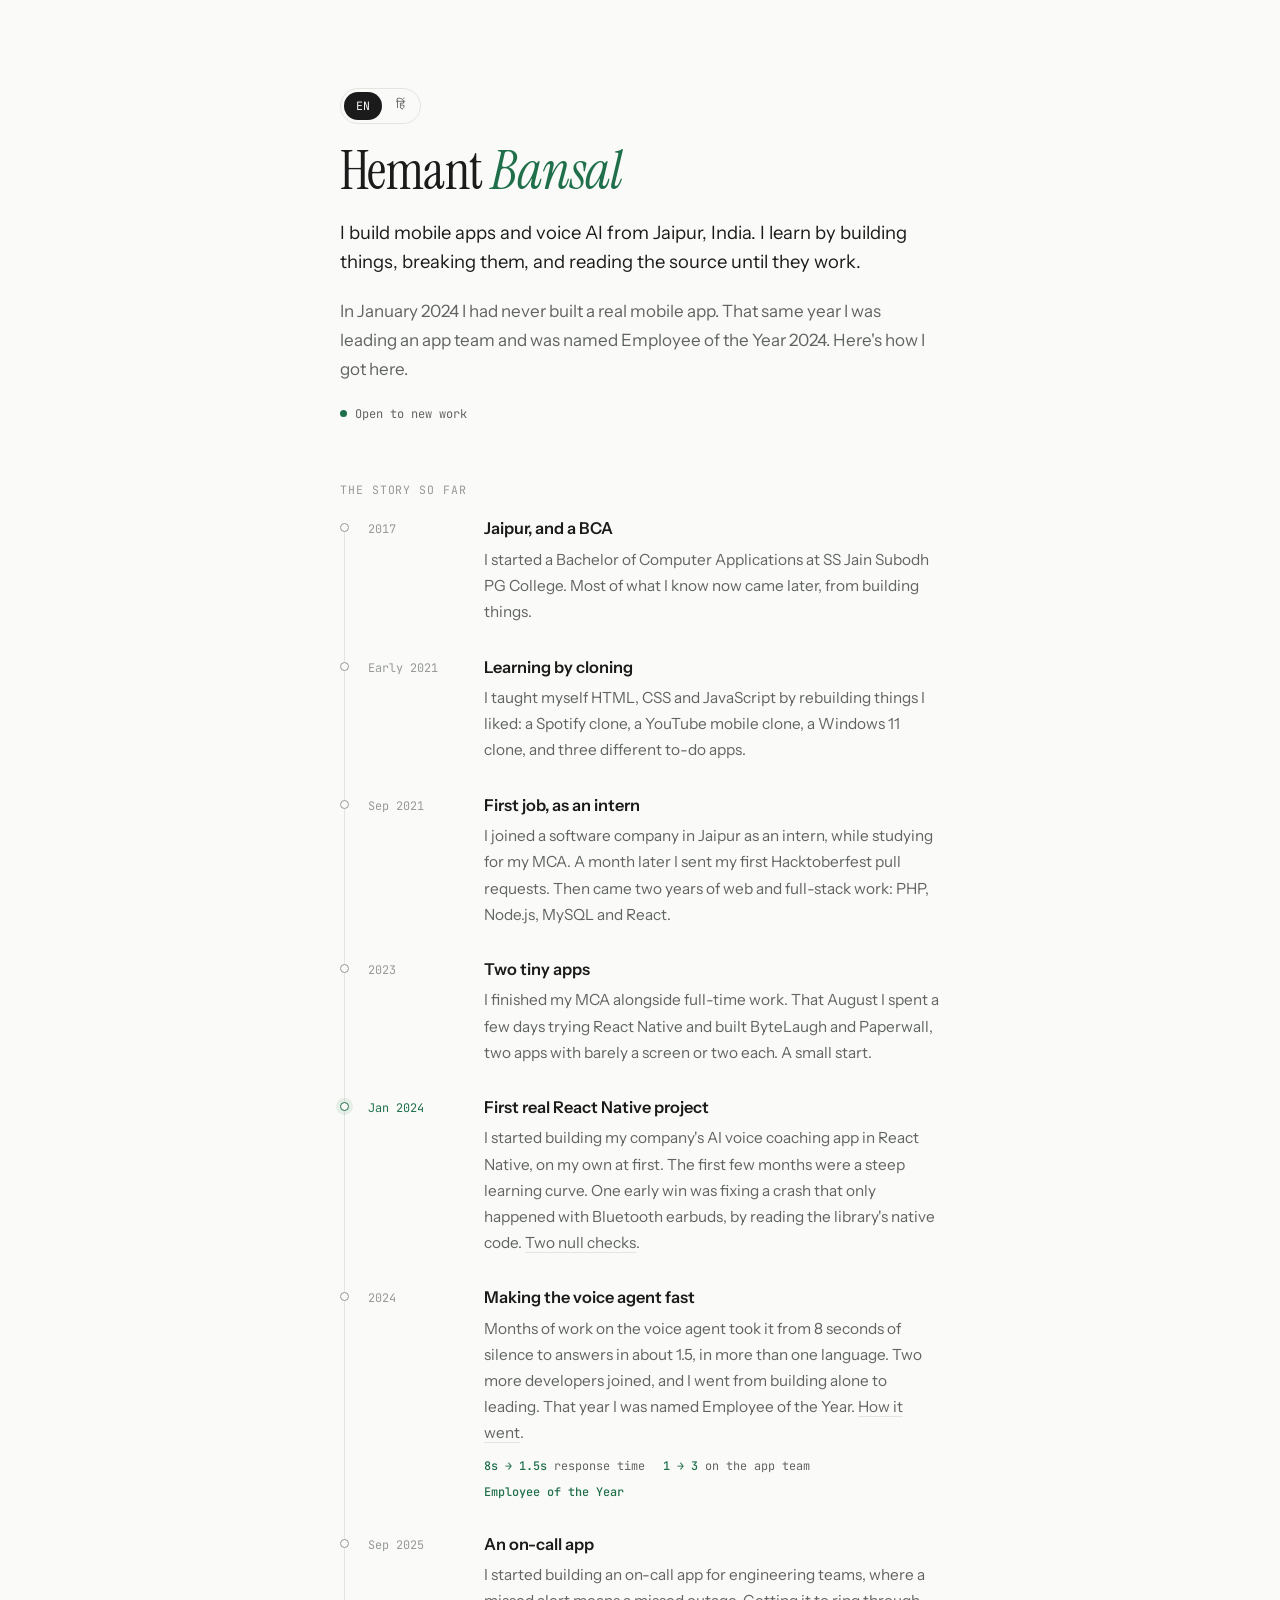
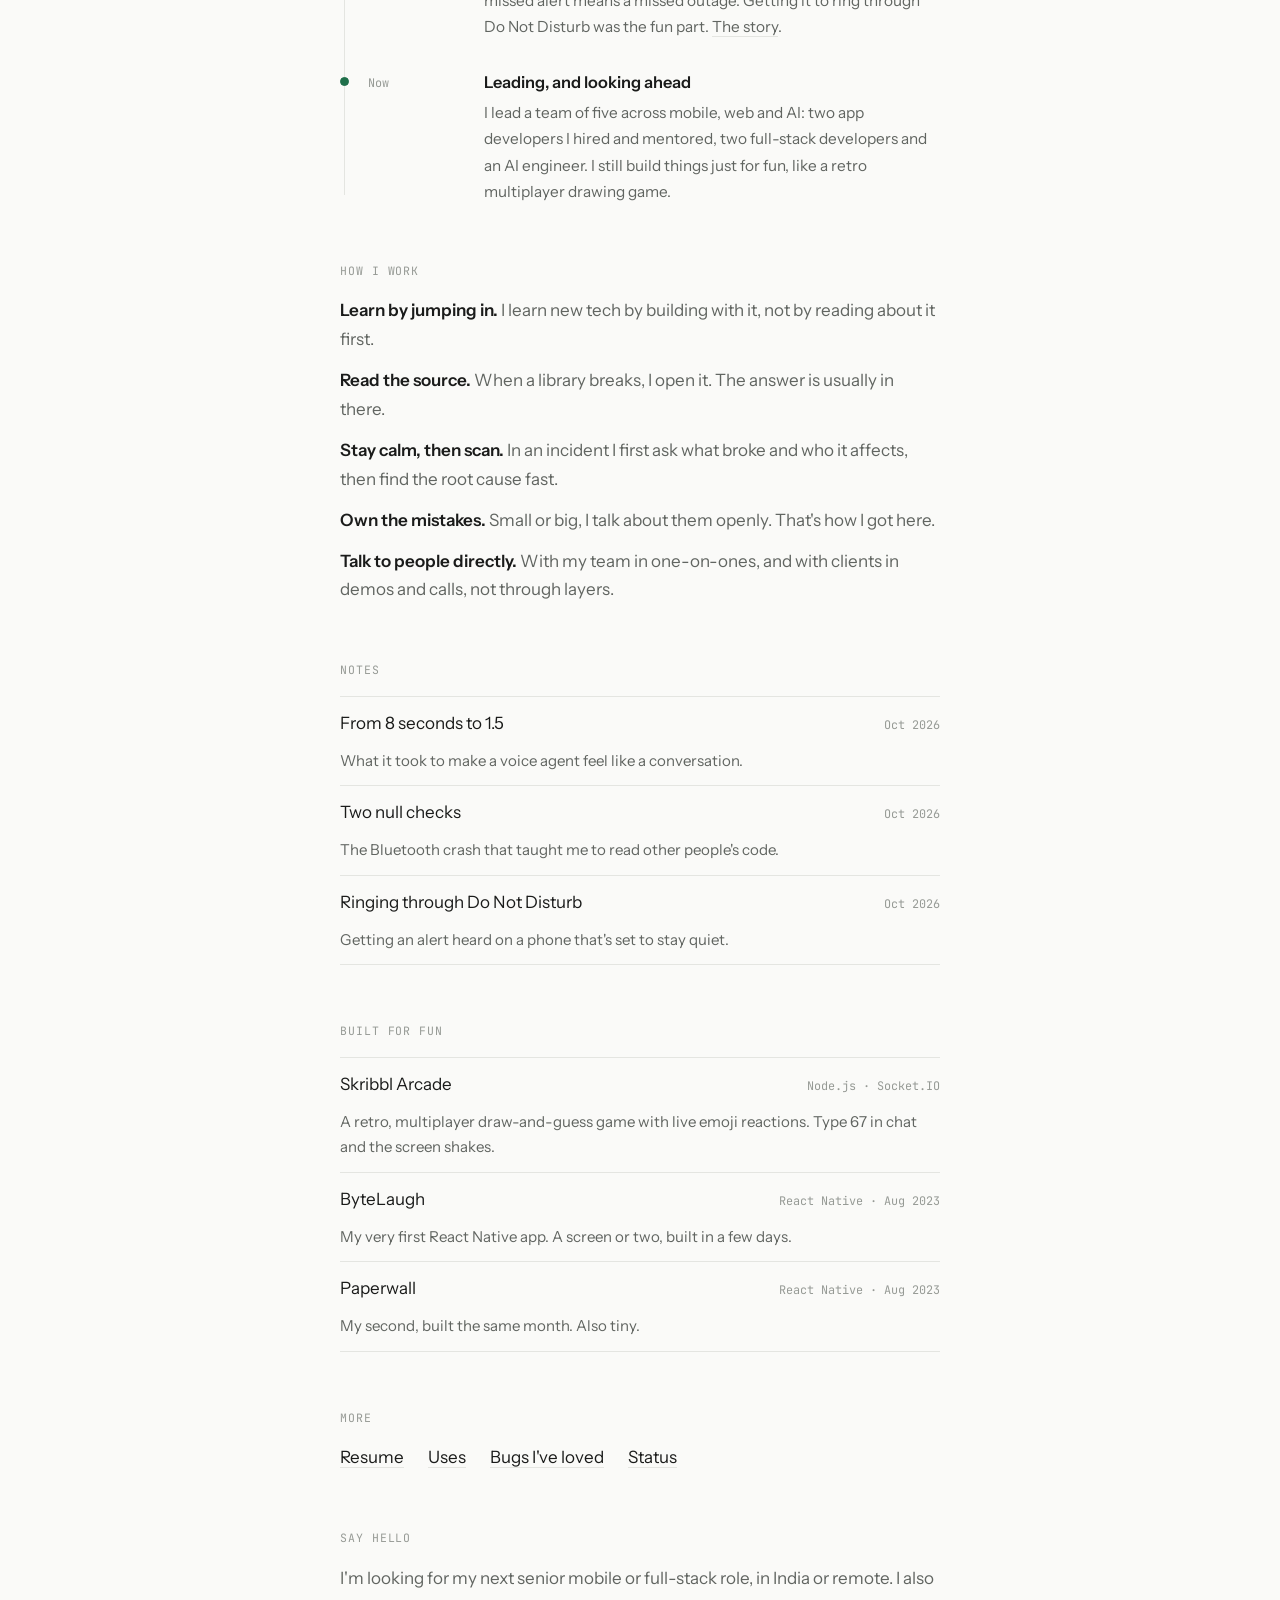
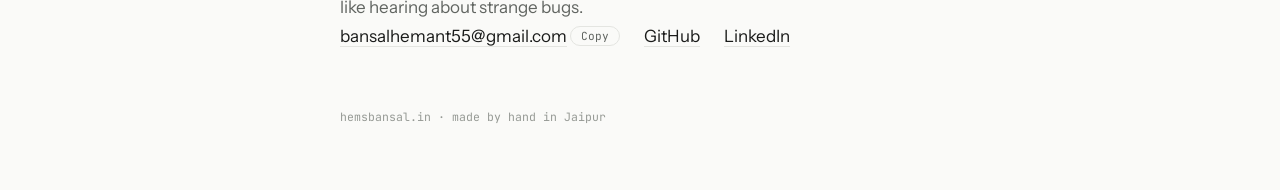
==== commit 536a93fb: "Make the story calmer and more matter-of-fact Co-Authored-By: Claude Opus 5.5 <noreply@anthropic.com" ====
--- a/public/index.html
+++ b/public/index.html
@@ -29,7 +29,7 @@
     </div>
     <h1 class="name" id="name" title="Hemant Bansal">Hemant <em>Bansal</em></h1>
     <p class="lede" data-en>I build mobile apps and voice AI from Jaipur, India. I learn by building things, breaking them, and reading the source until they work.</p><p class="lede" data-hi lang="hi">मैं जयपुर से मोबाइल ऐप और वॉइस AI बनाता हूँ। चीज़ें बनाकर, तोड़कर और तब तक सोर्स कोड पढ़कर सीखता हूँ जब तक वो चल न जाएँ।</p>
-    <p class="muted" data-en>In January 2024 I had never built a real mobile app. That same year I was leading an app team and was named Employee of the Year 2024. This is how it happened.</p><p class="muted" data-hi lang="hi">जनवरी 2024 तक मैंने कभी कोई असली मोबाइल ऐप नहीं बनाया था। उसी साल मैं एक ऐप टीम लीड करने लगा और Employee of the Year 2024 चुना गया। ये कहानी है कि ये कैसे हुआ।</p>
+    <p class="muted" data-en>In January 2024 I had never built a real mobile app. That same year I was leading an app team and was named Employee of the Year 2024. Here's how I got here.</p><p class="muted" data-hi lang="hi">जनवरी 2024 तक मैंने कभी कोई असली मोबाइल ऐप नहीं बनाया था। उसी साल मैं एक ऐप टीम लीड करने लगा और Employee of the Year 2024 चुना गया। यहाँ तक कैसे पहुँचा, ये रहा।</p>
     <a class="live" href="status/index.html"><i></i><span data-en>Open to new work</span><span data-hi lang="hi">नए काम के लिए उपलब्ध</span></a>
     <div class="toast" id="toast" role="status" aria-live="polite" hidden></div>
   </header>
@@ -62,20 +62,20 @@
         <span class="when">2023</span>
         <div>
           <h3><span data-en>Two tiny apps</span><span data-hi lang="hi">दो छोटे ऐप</span></h3>
-          <p data-en>I finished my MCA alongside full-time work. That August I spent a few days trying React Native and built ByteLaugh and Paperwall, two apps with barely a screen or two each. I didn't know it yet, but that was the warm-up.</p><p data-hi lang="hi">फ़ुल-टाइम काम के साथ मैंने MCA पूरा किया। उसी अगस्त कुछ दिन React Native आज़माया और ByteLaugh और Paperwall बनाए, दो ऐप जिनमें मुश्किल से एक-दो स्क्रीन थीं। तब पता नहीं था, पर वो बस वॉर्म-अप था।</p>
+          <p data-en>I finished my MCA alongside full-time work. That August I spent a few days trying React Native and built ByteLaugh and Paperwall, two apps with barely a screen or two each. A small start.</p><p data-hi lang="hi">फ़ुल-टाइम काम के साथ मैंने MCA पूरा किया। उसी अगस्त कुछ दिन React Native आज़माया और ByteLaugh और Paperwall बनाए, दो ऐप जिनमें मुश्किल से एक-दो स्क्रीन थीं। एक छोटी शुरुआत।</p>
         </div>
       </li>
       <li class="turn">
         <span class="when">Jan 2024</span>
         <div>
-          <h3><span data-en>The deep end</span><span data-hi lang="hi">सीधे गहरे पानी में</span></h3>
-          <p data-en>My company needed a mobile app for an AI voice coach, and there was no app team. I said yes and started it alone. The first months were hard. The turning point was a crash that only happened with Bluetooth earbuds, which I fixed by reading the library's native code. <a href="notes/bluetooth-null-checks.html">Two null checks</a>.</p><p data-hi lang="hi">मेरी कंपनी को एक AI वॉइस कोच के लिए मोबाइल ऐप चाहिए था, और कोई ऐप टीम नहीं थी। मैंने हाँ कहा और अकेले शुरू किया। शुरुआती महीने मुश्किल थे। मोड़ आया एक ऐसे क्रैश से जो सिर्फ़ ब्लूटूथ ईयरबड्स के साथ होता था, जिसे मैंने लाइब्रेरी का नेटिव कोड पढ़कर ठीक किया। <a href="notes/bluetooth-null-checks.html">Two null checks</a>।</p>
+          <h3><span data-en>First real React Native project</span><span data-hi lang="hi">पहला असली React Native प्रोजेक्ट</span></h3>
+          <p data-en>I started building my company's AI voice coaching app in React Native, on my own at first. The first few months were a steep learning curve. One early win was fixing a crash that only happened with Bluetooth earbuds, by reading the library's native code. <a href="notes/bluetooth-null-checks.html">Two null checks</a>.</p><p data-hi lang="hi">मैंने अपनी कंपनी का AI वॉइस कोचिंग ऐप React Native में बनाना शुरू किया, शुरुआत में अकेले। पहले कुछ महीने बहुत कुछ सीखने में गए। एक शुरुआती कामयाबी थी ब्लूटूथ ईयरबड्स के साथ होने वाले एक क्रैश को लाइब्रेरी का नेटिव कोड पढ़कर ठीक करना। <a href="notes/bluetooth-null-checks.html">Two null checks</a>।</p>
         </div>
       </li>
       <li>
         <span class="when">2024</span>
         <div>
-          <h3><span data-en>Teaching an AI to talk fast</span><span data-hi lang="hi">AI को तेज़ बोलना सिखाना</span></h3>
+          <h3><span data-en>Making the voice agent fast</span><span data-hi lang="hi">वॉइस एजेंट को तेज़ बनाना</span></h3>
           <p data-en>Months of work on the voice agent took it from 8 seconds of silence to answers in about 1.5, in more than one language. Two more developers joined, and I went from building alone to leading. That year I was named Employee of the Year. <a href="notes/voice-latency.html">How it went</a>.</p><p data-hi lang="hi">महीनों की मेहनत से वॉइस एजेंट 8 सेकंड की चुप्पी से लगभग 1.5 सेकंड में जवाब देने लगा, एक से ज़्यादा भाषाओं में। दो और डेवलपर जुड़े, और मैं अकेले बनाने से टीम लीड करने तक पहुँचा। उसी साल मुझे Employee of the Year चुना गया। <a href="notes/voice-latency.html">कैसे हुआ</a>।</p>
           <div class="stats"><span><b>8s → 1.5s</b> response time</span><span><b>1 → 3</b> on the app team</span><span><b>Employee of the Year</b></span></div>
         </div>
@@ -83,7 +83,7 @@
       <li>
         <span class="when">Sep 2025</span>
         <div>
-          <h3><span data-en>Apps that can't fail quietly</span><span data-hi lang="hi">ऐसे ऐप जो चुपचाप फ़ेल नहीं हो सकते</span></h3>
+          <h3><span data-en>An on-call app</span><span data-hi lang="hi">एक on-call ऐप</span></h3>
           <p data-en>I started building an on-call app for engineering teams, where a missed alert means a missed outage. Getting it to ring through Do Not Disturb was the fun part. <a href="notes/do-not-disturb.html">The story</a>.</p><p data-hi lang="hi">मैंने इंजीनियरिंग टीमों के लिए एक on-call ऐप बनाना शुरू किया, जहाँ एक छूटा अलर्ट मतलब एक छूटी हुई गड़बड़ी। उसे Do Not Disturb के बावजूद बजवाना सबसे मज़ेदार हिस्सा था। <a href="notes/do-not-disturb.html">पूरी कहानी</a>।</p>
         </div>
       </li>
@@ -122,7 +122,7 @@
     <ul class="rows">
       <li><a href="https://github.com/hemsbansal/skribbl_retro" target="_blank" rel="noopener">Skribbl Arcade</a><span class="meta">Node.js · Socket.IO</span><span class="desc">A retro, multiplayer draw-and-guess game with live emoji reactions. Type 67 in chat and the screen shakes.</span></li>
       <li><span>ByteLaugh</span><span class="meta">React Native · Aug 2023</span><span class="desc">My very first React Native app. A screen or two, built in a few days.</span></li>
-      <li><span>Paperwall</span><span class="meta">React Native · Aug 2023</span><span class="desc">My second, built the same month. Also tiny, and the reason I said yes in 2024.</span></li>
+      <li><span>Paperwall</span><span class="meta">React Native · Aug 2023</span><span class="desc">My second, built the same month. Also tiny.</span></li>
     </ul>
   </section>
 
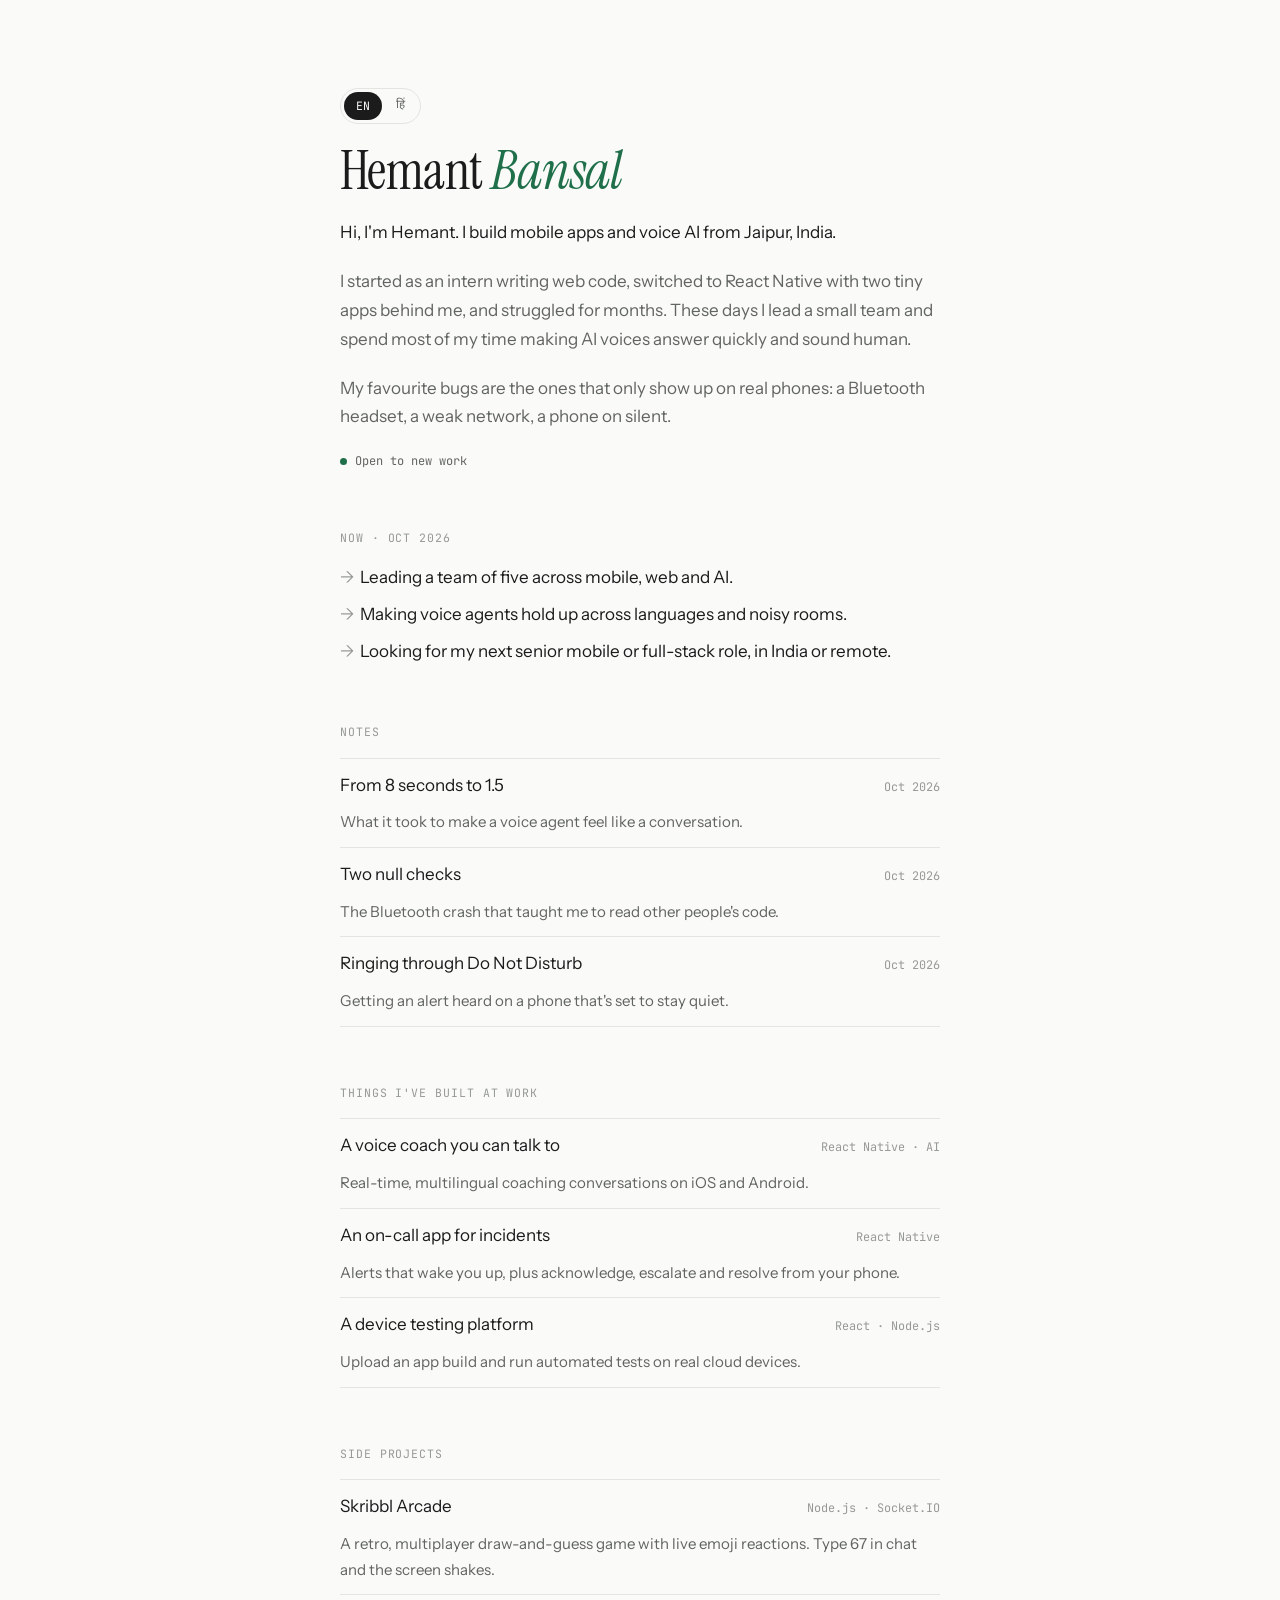
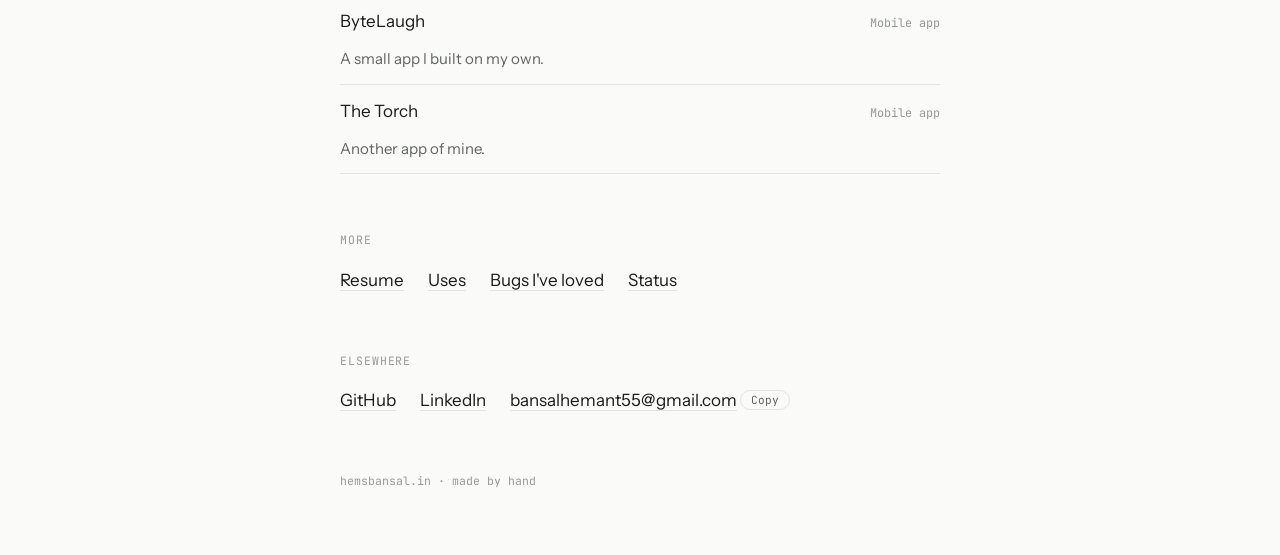
==== commit 1168b3ff: "Revert the story homepage Back to the homepage from before the story rewrite. The story versions sta" ====
--- a/public/index.html
+++ b/public/index.html
@@ -28,83 +28,22 @@
       <button type="button" data-set-lang="hi" aria-pressed="false" lang="hi">हिं</button>
     </div>
     <h1 class="name" id="name" title="Hemant Bansal">Hemant <em>Bansal</em></h1>
-    <p class="lede" data-en>I build mobile apps and voice AI from Jaipur, India. I learn by building things, breaking them, and reading the source until they work.</p><p class="lede" data-hi lang="hi">मैं जयपुर से मोबाइल ऐप और वॉइस AI बनाता हूँ। चीज़ें बनाकर, तोड़कर और तब तक सोर्स कोड पढ़कर सीखता हूँ जब तक वो चल न जाएँ।</p>
-    <p class="muted" data-en>In January 2024 I had never built a real mobile app. That same year I was leading an app team and was named Employee of the Year 2024. Here's how I got here.</p><p class="muted" data-hi lang="hi">जनवरी 2024 तक मैंने कभी कोई असली मोबाइल ऐप नहीं बनाया था। उसी साल मैं एक ऐप टीम लीड करने लगा और Employee of the Year 2024 चुना गया। यहाँ तक कैसे पहुँचा, ये रहा।</p>
+    <p data-en>Hi, I'm Hemant. I build mobile apps and voice AI from Jaipur, India.</p>
+    <p data-hi lang="hi">नमस्ते, मैं हेमंत हूँ। मैं जयपुर से मोबाइल ऐप और वॉइस AI बनाता हूँ।</p>
+    <p class="muted" data-en>I started as an intern writing web code, switched to React Native with two tiny apps behind me, and struggled for months. These days I lead a small team and spend most of my time making AI voices answer quickly and sound human.</p>
+    <p class="muted" data-hi lang="hi">मैंने इंटर्न के तौर पर वेब कोड लिखने से शुरुआत की, फिर सिर्फ़ दो छोटे ऐप्स के अनुभव के साथ React Native पर आया और कई महीनों तक जूझता रहा। आज मैं एक छोटी टीम लीड करता हूँ और ज़्यादातर समय AI आवाज़ों को तेज़ और इंसानों जैसा बनाने में लगाता हूँ।</p>
+    <p class="muted" data-en>My favourite bugs are the ones that only show up on real phones: a Bluetooth headset, a weak network, a phone on silent.</p>
+    <p class="muted" data-hi lang="hi">मुझे वो बग सबसे पसंद हैं जो सिर्फ़ असली फ़ोन पर दिखते हैं: ब्लूटूथ हेडसेट, कमज़ोर नेटवर्क, साइलेंट पर रखा फ़ोन।</p>
     <a class="live" href="status/index.html"><i></i><span data-en>Open to new work</span><span data-hi lang="hi">नए काम के लिए उपलब्ध</span></a>
     <div class="toast" id="toast" role="status" aria-live="polite" hidden></div>
   </header>
 
-  <section aria-labelledby="story">
-    <h2 class="label" id="story"><span data-en>The story so far</span><span data-hi lang="hi">अब तक की कहानी</span></h2>
-    <ol class="chapters">
-      <li>
-        <span class="when">2017</span>
-        <div>
-          <h3><span data-en>Jaipur, and a BCA</span><span data-hi lang="hi">जयपुर, और BCA</span></h3>
-          <p data-en>I started a Bachelor of Computer Applications at SS Jain Subodh PG College. Most of what I know now came later, from building things.</p><p data-hi lang="hi">मैंने SS Jain Subodh PG College से BCA शुरू किया। आज जो कुछ आता है, उसमें से ज़्यादातर बाद में चीज़ें बनाते-बनाते सीखा।</p>
-        </div>
-      </li>
-      <li>
-        <span class="when">Early 2021</span>
-        <div>
-          <h3><span data-en>Learning by cloning</span><span data-hi lang="hi">कॉपी करके सीखना</span></h3>
-          <p data-en>I taught myself HTML, CSS and JavaScript by rebuilding things I liked: a Spotify clone, a YouTube mobile clone, a Windows 11 clone, and three different to-do apps.</p><p data-hi lang="hi">मैंने HTML, CSS और JavaScript ख़ुद सीखी, उन चीज़ों को दोबारा बनाकर जो मुझे पसंद थीं: Spotify क्लोन, YouTube मोबाइल क्लोन, Windows 11 क्लोन, और तीन अलग-अलग to-do ऐप।</p>
-        </div>
-      </li>
-      <li>
-        <span class="when">Sep 2021</span>
-        <div>
-          <h3><span data-en>First job, as an intern</span><span data-hi lang="hi">पहली नौकरी, इंटर्न के तौर पर</span></h3>
-          <p data-en>I joined a software company in Jaipur as an intern, while studying for my MCA. A month later I sent my first Hacktoberfest pull requests. Then came two years of web and full-stack work: PHP, Node.js, MySQL and React.</p><p data-hi lang="hi">MCA की पढ़ाई के साथ मैंने जयपुर की एक सॉफ़्टवेयर कंपनी में इंटर्न के तौर पर काम शुरू किया। एक महीने बाद Hacktoberfest में अपने पुल रिक्वेस्ट भेजे। फिर दो साल वेब और फ़ुल-स्टैक काम किया: PHP, Node.js, MySQL और React।</p>
-        </div>
-      </li>
-      <li>
-        <span class="when">2023</span>
-        <div>
-          <h3><span data-en>Two tiny apps</span><span data-hi lang="hi">दो छोटे ऐप</span></h3>
-          <p data-en>I finished my MCA alongside full-time work. That August I spent a few days trying React Native and built ByteLaugh and Paperwall, two apps with barely a screen or two each. A small start.</p><p data-hi lang="hi">फ़ुल-टाइम काम के साथ मैंने MCA पूरा किया। उसी अगस्त कुछ दिन React Native आज़माया और ByteLaugh और Paperwall बनाए, दो ऐप जिनमें मुश्किल से एक-दो स्क्रीन थीं। एक छोटी शुरुआत।</p>
-        </div>
-      </li>
-      <li class="turn">
-        <span class="when">Jan 2024</span>
-        <div>
-          <h3><span data-en>First real React Native project</span><span data-hi lang="hi">पहला असली React Native प्रोजेक्ट</span></h3>
-          <p data-en>I started building my company's AI voice coaching app in React Native, on my own at first. The first few months were a steep learning curve. One early win was fixing a crash that only happened with Bluetooth earbuds, by reading the library's native code. <a href="notes/bluetooth-null-checks.html">Two null checks</a>.</p><p data-hi lang="hi">मैंने अपनी कंपनी का AI वॉइस कोचिंग ऐप React Native में बनाना शुरू किया, शुरुआत में अकेले। पहले कुछ महीने बहुत कुछ सीखने में गए। एक शुरुआती कामयाबी थी ब्लूटूथ ईयरबड्स के साथ होने वाले एक क्रैश को लाइब्रेरी का नेटिव कोड पढ़कर ठीक करना। <a href="notes/bluetooth-null-checks.html">Two null checks</a>।</p>
-        </div>
-      </li>
-      <li>
-        <span class="when">2024</span>
-        <div>
-          <h3><span data-en>Making the voice agent fast</span><span data-hi lang="hi">वॉइस एजेंट को तेज़ बनाना</span></h3>
-          <p data-en>Months of work on the voice agent took it from 8 seconds of silence to answers in about 1.5, in more than one language. Two more developers joined, and I went from building alone to leading. That year I was named Employee of the Year. <a href="notes/voice-latency.html">How it went</a>.</p><p data-hi lang="hi">महीनों की मेहनत से वॉइस एजेंट 8 सेकंड की चुप्पी से लगभग 1.5 सेकंड में जवाब देने लगा, एक से ज़्यादा भाषाओं में। दो और डेवलपर जुड़े, और मैं अकेले बनाने से टीम लीड करने तक पहुँचा। उसी साल मुझे Employee of the Year चुना गया। <a href="notes/voice-latency.html">कैसे हुआ</a>।</p>
-          <div class="stats"><span><b>8s → 1.5s</b> response time</span><span><b>1 → 3</b> on the app team</span><span><b>Employee of the Year</b></span></div>
-        </div>
-      </li>
-      <li>
-        <span class="when">Sep 2025</span>
-        <div>
-          <h3><span data-en>An on-call app</span><span data-hi lang="hi">एक on-call ऐप</span></h3>
-          <p data-en>I started building an on-call app for engineering teams, where a missed alert means a missed outage. Getting it to ring through Do Not Disturb was the fun part. <a href="notes/do-not-disturb.html">The story</a>.</p><p data-hi lang="hi">मैंने इंजीनियरिंग टीमों के लिए एक on-call ऐप बनाना शुरू किया, जहाँ एक छूटा अलर्ट मतलब एक छूटी हुई गड़बड़ी। उसे Do Not Disturb के बावजूद बजवाना सबसे मज़ेदार हिस्सा था। <a href="notes/do-not-disturb.html">पूरी कहानी</a>।</p>
-        </div>
-      </li>
-      <li class="now">
-        <span class="when">Now</span>
-        <div>
-          <h3><span data-en>Leading, and looking ahead</span><span data-hi lang="hi">टीम लीड करना, और आगे की तैयारी</span></h3>
-          <p data-en>I lead a team of five across mobile, web and AI: two app developers I hired and mentored, two full-stack developers and an AI engineer. I still build things just for fun, like a retro multiplayer drawing game.</p><p data-hi lang="hi">आज मैं मोबाइल, वेब और AI में पाँच लोगों की टीम लीड करता हूँ: दो ऐप डेवलपर जिन्हें मैंने हायर किया और सिखाया, दो फ़ुल-स्टैक डेवलपर और एक AI इंजीनियर। अब भी सिर्फ़ मज़े के लिए चीज़ें बनाता हूँ, जैसे एक रेट्रो मल्टीप्लेयर ड्रॉइंग गेम।</p>
-        </div>
-      </li>
-    </ol>
-  </section>
-
-  <section aria-labelledby="how">
-    <h2 class="label" id="how"><span data-en>How I work</span><span data-hi lang="hi">मैं कैसे काम करता हूँ</span></h2>
-    <ul class="how">
-      <li><b><span data-en>Learn by jumping in.</span><span data-hi lang="hi">सीधे कूदकर सीखना।</span></b> <span data-en>I learn new tech by building with it, not by reading about it first.</span><span data-hi lang="hi">नई टेक्नोलॉजी मैं पहले पढ़कर नहीं, उससे कुछ बनाकर सीखता हूँ।</span>
-      <li><b><span data-en>Read the source.</span><span data-hi lang="hi">सोर्स कोड पढ़ना।</span></b> <span data-en>When a library breaks, I open it. The answer is usually in there.</span><span data-hi lang="hi">जब कोई लाइब्रेरी टूटती है, मैं उसे खोलकर पढ़ता हूँ। जवाब अक्सर वहीं होता है।</span>
-      <li><b><span data-en>Stay calm, then scan.</span><span data-hi lang="hi">पहले शांत, फिर जाँच।</span></b> <span data-en>In an incident I first ask what broke and who it affects, then find the root cause fast.</span><span data-hi lang="hi">गड़बड़ी में पहले देखता हूँ क्या टूटा और किस पर असर है, फिर जल्दी असली वजह ढूँढता हूँ।</span>
-      <li><b><span data-en>Own the mistakes.</span><span data-hi lang="hi">गलतियाँ मानना।</span></b> <span data-en>Small or big, I talk about them openly. That's how I got here.</span><span data-hi lang="hi">छोटी हो या बड़ी, मैं उनके बारे में खुलकर बात करता हूँ। यहाँ तक ऐसे ही पहुँचा हूँ।</span>
-      <li><b><span data-en>Talk to people directly.</span><span data-hi lang="hi">सीधे बात करना।</span></b> <span data-en>With my team in one-on-ones, and with clients in demos and calls, not through layers.</span><span data-hi lang="hi">टीम से वन-ऑन-वन में, और क्लाइंट्स से डेमो और कॉल पर, बिना बीच की परतों के।</span>
+  <section aria-labelledby="now">
+    <h2 class="label" id="now"><span data-en>Now · Oct 2026</span><span data-hi lang="hi">अभी · अक्टूबर 2026</span></h2>
+    <ul class="now">
+      <li><span data-en>Leading a team of five across mobile, web and AI.</span><span data-hi lang="hi">मोबाइल, वेब और AI में पाँच लोगों की टीम लीड कर रहा हूँ।</span></li>
+      <li><span data-en>Making voice agents hold up across languages and noisy rooms.</span><span data-hi lang="hi">वॉइस एजेंट्स को अलग-अलग भाषाओं और शोर वाली जगहों में भरोसेमंद बना रहा हूँ।</span></li>
+      <li><span data-en>Looking for my next senior mobile or full-stack role, in India or remote.</span><span data-hi lang="hi">भारत में या रिमोट, अपने अगले सीनियर मोबाइल या फ़ुल-स्टैक रोल की तलाश में हूँ।</span></li>
     </ul>
   </section>
 
@@ -117,12 +56,21 @@
     </ul>
   </section>
 
+  <section aria-labelledby="built">
+    <h2 class="label" id="built"><span data-en>Things I've built at work</span><span data-hi lang="hi">काम पर क्या बनाया</span></h2>
+    <ul class="rows">
+      <li><span>A voice coach you can talk to</span><span class="meta">React Native · AI</span><span class="desc">Real-time, multilingual coaching conversations on iOS and Android.</span></li>
+      <li><span>An on-call app for incidents</span><span class="meta">React Native</span><span class="desc">Alerts that wake you up, plus acknowledge, escalate and resolve from your phone.</span></li>
+      <li><span>A device testing platform</span><span class="meta">React · Node.js</span><span class="desc">Upload an app build and run automated tests on real cloud devices.</span></li>
+    </ul>
+  </section>
+
   <section aria-labelledby="side">
-    <h2 class="label" id="side"><span data-en>Built for fun</span><span data-hi lang="hi">मज़े के लिए बनाया</span></h2>
+    <h2 class="label" id="side"><span data-en>Side projects</span><span data-hi lang="hi">साइड प्रोजेक्ट्स</span></h2>
     <ul class="rows">
       <li><a href="https://github.com/hemsbansal/skribbl_retro" target="_blank" rel="noopener">Skribbl Arcade</a><span class="meta">Node.js · Socket.IO</span><span class="desc">A retro, multiplayer draw-and-guess game with live emoji reactions. Type 67 in chat and the screen shakes.</span></li>
-      <li><span>ByteLaugh</span><span class="meta">React Native · Aug 2023</span><span class="desc">My very first React Native app. A screen or two, built in a few days.</span></li>
-      <li><span>Paperwall</span><span class="meta">React Native · Aug 2023</span><span class="desc">My second, built the same month. Also tiny.</span></li>
+      <li><span>ByteLaugh</span><span class="meta">Mobile app</span><span class="desc">A small app I built on my own.</span></li>
+      <li><span>The Torch</span><span class="meta">Mobile app</span><span class="desc">Another app of mine.</span></li>
     </ul>
   </section>
 
@@ -137,16 +85,15 @@
   </section>
 
   <section aria-labelledby="else">
-    <h2 class="label" id="else"><span data-en>Say hello</span><span data-hi lang="hi">नमस्ते कहिए</span></h2>
-    <p class="muted" data-en>I'm looking for my next senior mobile or full-stack role, in India or remote. I also like hearing about strange bugs.</p><p class="muted" data-hi lang="hi">मैं भारत में या रिमोट, अपने अगले सीनियर मोबाइल या फ़ुल-स्टैक रोल की तलाश में हूँ। अजीब बग्स के किस्से सुनना भी अच्छा लगता है।</p>
+    <h2 class="label" id="else"><span data-en>Elsewhere</span><span data-hi lang="hi">यहाँ भी मिलूँगा</span></h2>
     <div class="elsewhere">
-      <span><a href="mailto:bansalhemant55@gmail.com" id="email">bansalhemant55@gmail.com</a> <button class="copy" id="copy-email" type="button">Copy</button></span>
       <a href="https://github.com/hemsbansal" target="_blank" rel="noopener">GitHub</a>
       <a href="https://linkedin.com/in/hemsbansal" target="_blank" rel="noopener">LinkedIn</a>
+      <span><a href="mailto:bansalhemant55@gmail.com" id="email">bansalhemant55@gmail.com</a> <button class="copy" id="copy-email" type="button">Copy</button></span>
     </div>
   </section>
 
-  <footer>hemsbansal.in · made by hand in Jaipur</footer>
+  <footer>hemsbansal.in · made by hand</footer>
 </main>
 <script src="site.js" defer></script>
 </body>
--- a/public/style.css
+++ b/public/style.css
@@ -180,27 +180,3 @@
 .incidents b { font-weight: 600; }
 .incidents p { color: var(--muted); font-size: 0.94rem; margin-top: 4px; }
 @media (max-width: 520px) { .incidents li { grid-template-columns: 1fr; gap: 6px; } }
-
-/* Story */
-.lede { font-size: 1.15rem; line-height: 1.6; max-width: 56ch; }
-.chapters { list-style: none; margin: 0; padding: 0; display: grid; position: relative; }
-.chapters::before { content: ""; position: absolute; left: 4px; top: 10px; bottom: 10px; width: 1px; background: var(--line); }
-.chapters li { position: relative; display: grid; grid-template-columns: 96px minmax(0, 1fr); gap: 20px; padding: 0 0 28px 28px; }
-.chapters li:last-child { padding-bottom: 0; }
-.chapters li::before { content: ""; position: absolute; left: 0; top: 8px; width: 9px; height: 9px; border-radius: 50%; background: var(--bg); border: 1px solid var(--faint); }
-.chapters li:last-child::before { background: var(--accent); border-color: var(--accent); }
-.chapters .when { font-family: var(--mono); font-size: 0.74rem; color: var(--faint); padding-top: 4px; font-variant-numeric: tabular-nums; white-space: nowrap; }
-.chapters h3 { margin: 0 0 4px; font-size: 1.02rem; font-weight: 600; }
-.chapters p { color: var(--muted); font-size: 0.96rem; max-width: 60ch; }
-.how { list-style: none; margin: 0; padding: 0; display: grid; gap: 12px; }
-.how li { color: var(--muted); max-width: 62ch; }
-.how b { color: var(--fg); font-weight: 600; }
-@media (max-width: 520px) {
-  .chapters li { grid-template-columns: 1fr; gap: 2px; padding-left: 24px; }
-}
-.chapters li.turn::before { border-color: var(--accent); box-shadow: 0 0 0 4px var(--tint); }
-.chapters li.turn .when { color: var(--accent); }
-.chapters li.now::before { background: var(--accent); border-color: var(--accent); }
-.chapters li:last-child::before { background: var(--accent); border-color: var(--accent); }
-.stats { display: flex; flex-wrap: wrap; gap: 6px 18px; margin-top: 10px; font-family: var(--mono); font-size: 0.74rem; color: var(--muted); }
-.stats b { color: var(--accent); font-weight: 500; }
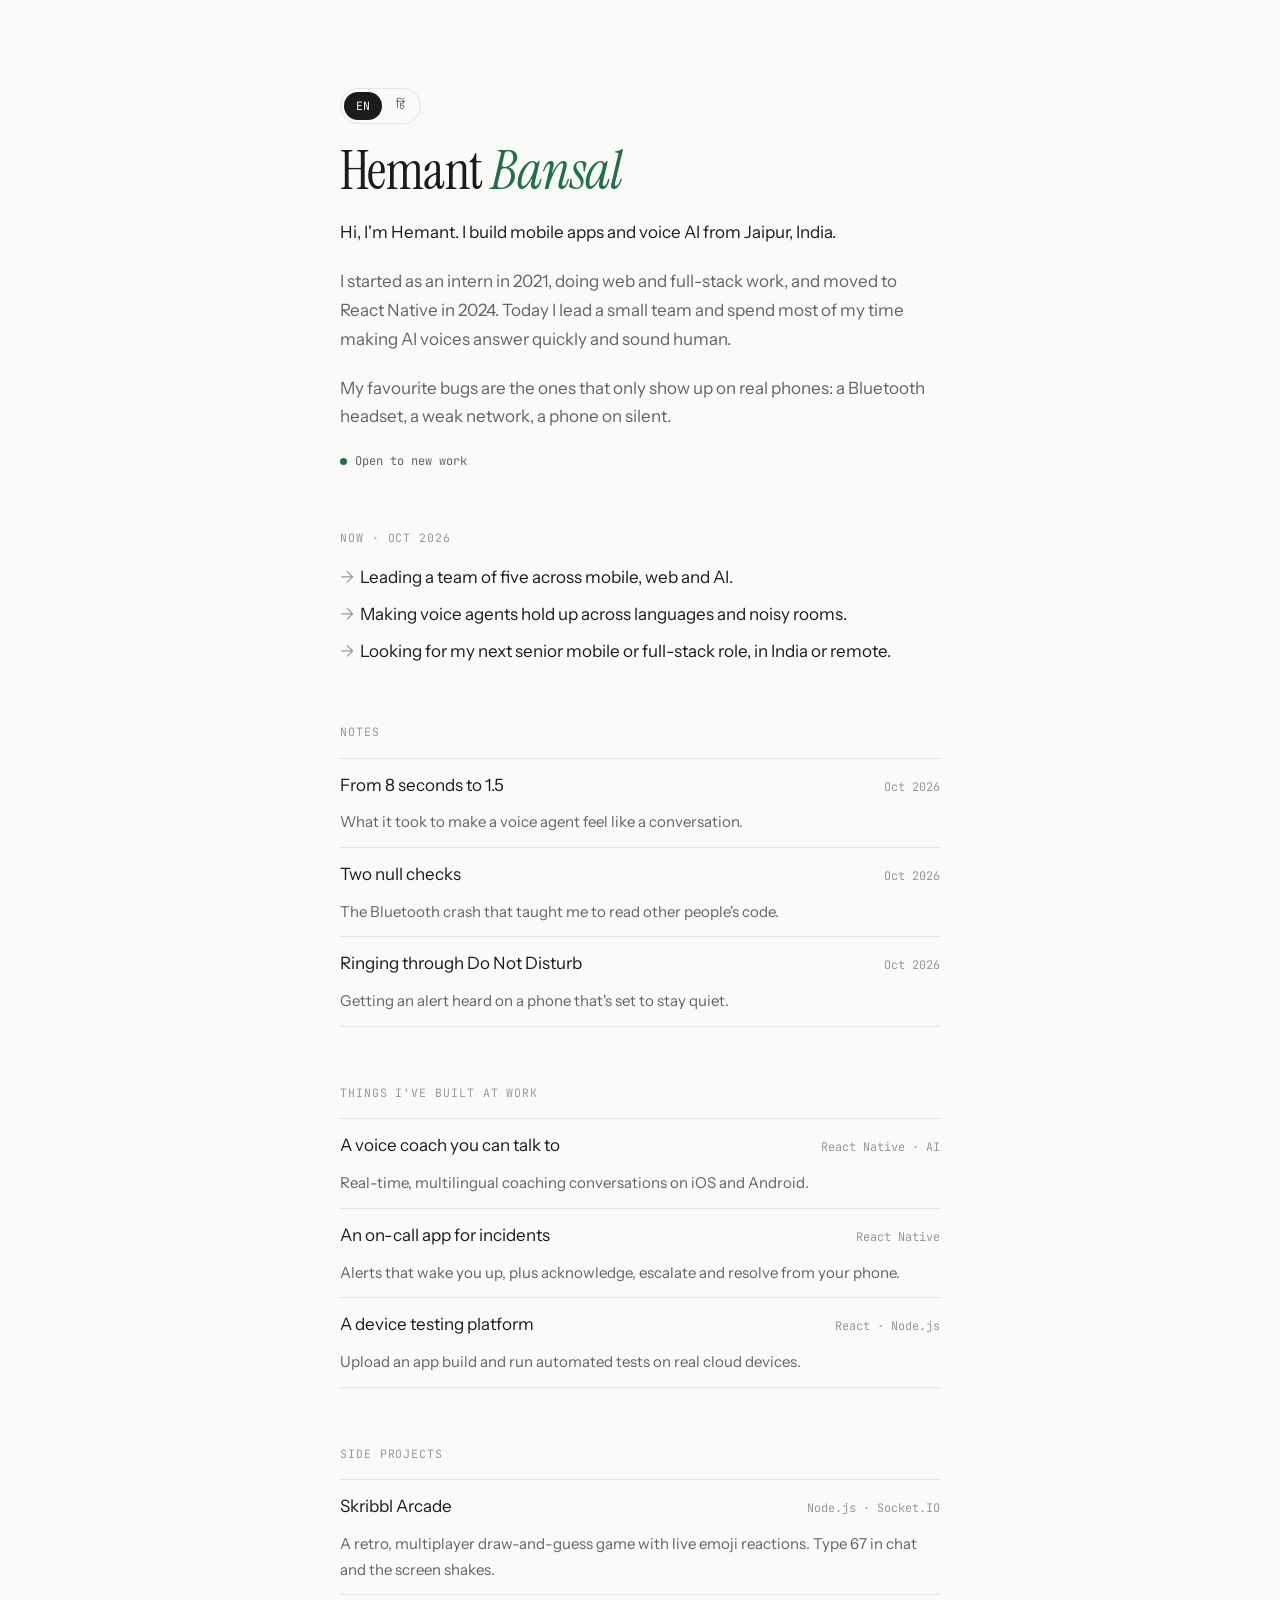
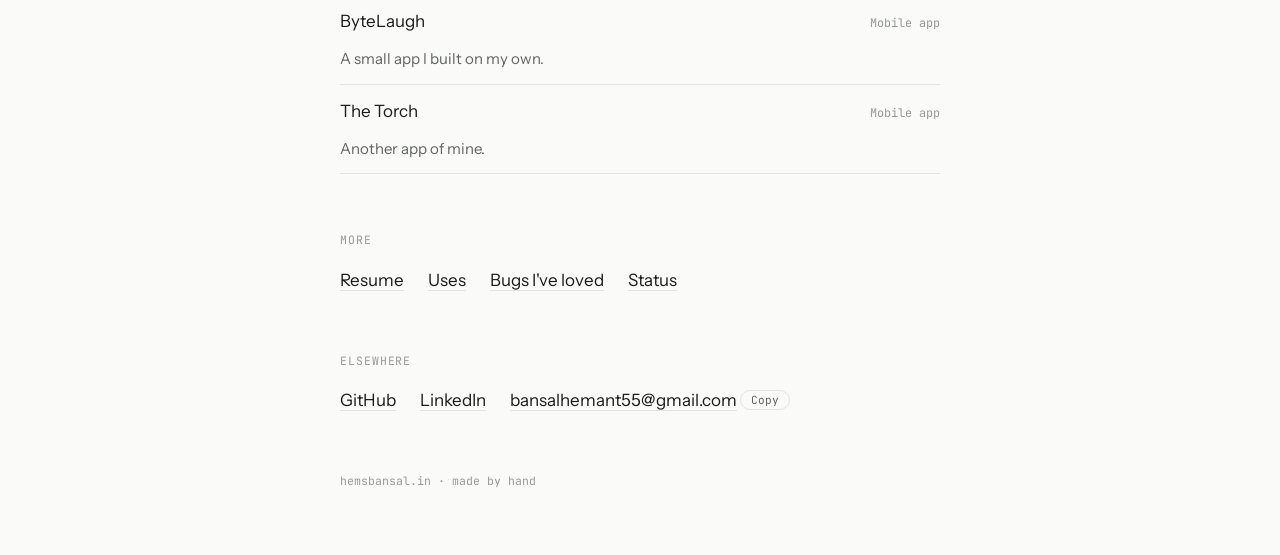
==== commit cc39bd5d: "Calmer, factual wording in the intro and Bluetooth note Co-Authored-By: Claude Opus 5.5 <noreply@ant" ====
--- a/public/index.html
+++ b/public/index.html
@@ -30,8 +30,8 @@
     <h1 class="name" id="name" title="Hemant Bansal">Hemant <em>Bansal</em></h1>
     <p data-en>Hi, I'm Hemant. I build mobile apps and voice AI from Jaipur, India.</p>
     <p data-hi lang="hi">नमस्ते, मैं हेमंत हूँ। मैं जयपुर से मोबाइल ऐप और वॉइस AI बनाता हूँ।</p>
-    <p class="muted" data-en>I started as an intern writing web code, switched to React Native with two tiny apps behind me, and struggled for months. These days I lead a small team and spend most of my time making AI voices answer quickly and sound human.</p>
-    <p class="muted" data-hi lang="hi">मैंने इंटर्न के तौर पर वेब कोड लिखने से शुरुआत की, फिर सिर्फ़ दो छोटे ऐप्स के अनुभव के साथ React Native पर आया और कई महीनों तक जूझता रहा। आज मैं एक छोटी टीम लीड करता हूँ और ज़्यादातर समय AI आवाज़ों को तेज़ और इंसानों जैसा बनाने में लगाता हूँ।</p>
+    <p class="muted" data-en>I started as an intern in 2021, doing web and full-stack work, and moved to React Native in 2024. Today I lead a small team and spend most of my time making AI voices answer quickly and sound human.</p>
+    <p class="muted" data-hi lang="hi">मैंने 2021 में इंटर्न के तौर पर वेब और फ़ुल-स्टैक काम से शुरुआत की, और 2024 में React Native पर आया। आज मैं एक छोटी टीम लीड करता हूँ और ज़्यादातर समय AI आवाज़ों को तेज़ और इंसानों जैसा बनाने में लगाता हूँ।</p>
     <p class="muted" data-en>My favourite bugs are the ones that only show up on real phones: a Bluetooth headset, a weak network, a phone on silent.</p>
     <p class="muted" data-hi lang="hi">मुझे वो बग सबसे पसंद हैं जो सिर्फ़ असली फ़ोन पर दिखते हैं: ब्लूटूथ हेडसेट, कमज़ोर नेटवर्क, साइलेंट पर रखा फ़ोन।</p>
     <a class="live" href="status/index.html"><i></i><span data-en>Open to new work</span><span data-hi lang="hi">नए काम के लिए उपलब्ध</span></a>
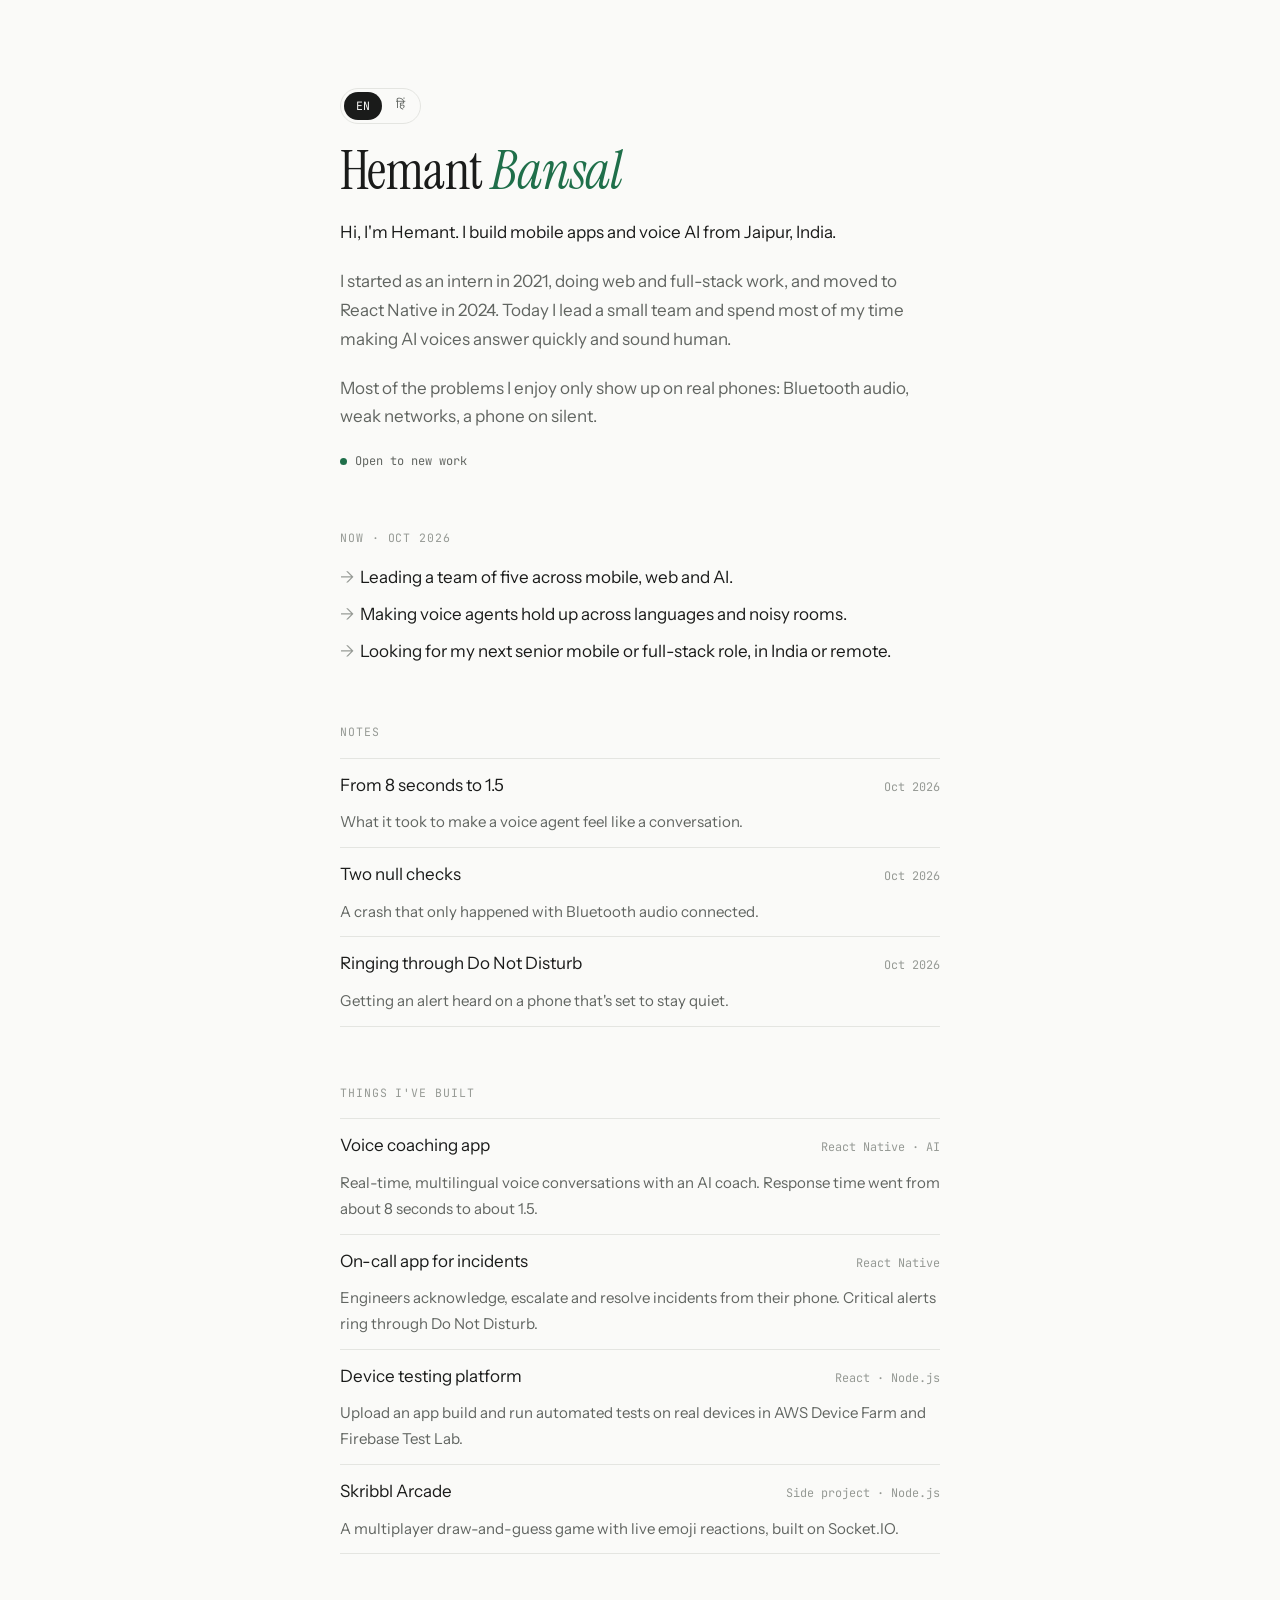
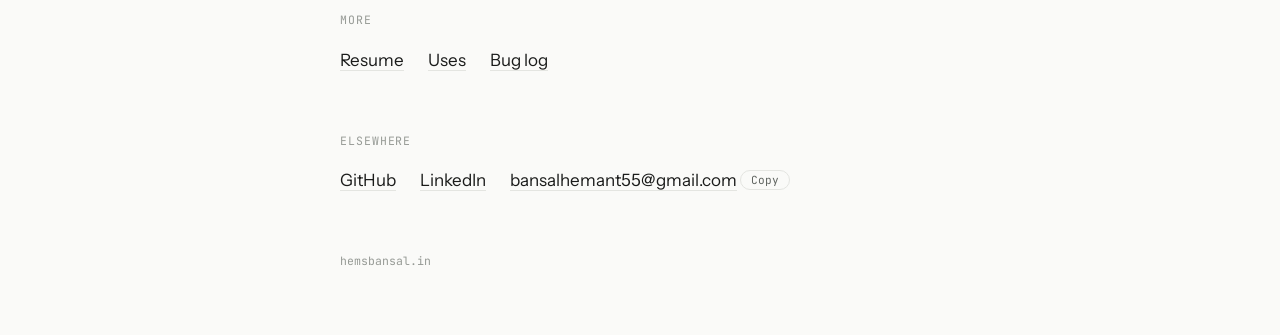
==== commit cdfa178a: "Plainer, less jokey wording across the site - Homepage: factual intro, concrete details on each proj" ====
--- a/public/index.html
+++ b/public/index.html
@@ -32,9 +32,9 @@
     <p data-hi lang="hi">नमस्ते, मैं हेमंत हूँ। मैं जयपुर से मोबाइल ऐप और वॉइस AI बनाता हूँ।</p>
     <p class="muted" data-en>I started as an intern in 2021, doing web and full-stack work, and moved to React Native in 2024. Today I lead a small team and spend most of my time making AI voices answer quickly and sound human.</p>
     <p class="muted" data-hi lang="hi">मैंने 2021 में इंटर्न के तौर पर वेब और फ़ुल-स्टैक काम से शुरुआत की, और 2024 में React Native पर आया। आज मैं एक छोटी टीम लीड करता हूँ और ज़्यादातर समय AI आवाज़ों को तेज़ और इंसानों जैसा बनाने में लगाता हूँ।</p>
-    <p class="muted" data-en>My favourite bugs are the ones that only show up on real phones: a Bluetooth headset, a weak network, a phone on silent.</p>
-    <p class="muted" data-hi lang="hi">मुझे वो बग सबसे पसंद हैं जो सिर्फ़ असली फ़ोन पर दिखते हैं: ब्लूटूथ हेडसेट, कमज़ोर नेटवर्क, साइलेंट पर रखा फ़ोन।</p>
-    <a class="live" href="status/index.html"><i></i><span data-en>Open to new work</span><span data-hi lang="hi">नए काम के लिए उपलब्ध</span></a>
+    <p class="muted" data-en>Most of the problems I enjoy only show up on real phones: Bluetooth audio, weak networks, a phone on silent.</p>
+    <p class="muted" data-hi lang="hi">मुझे सबसे दिलचस्प समस्याएँ वो लगती हैं जो सिर्फ़ असली फ़ोन पर दिखती हैं: ब्लूटूथ ऑडियो, कमज़ोर नेटवर्क, साइलेंट पर रखा फ़ोन।</p>
+    <a class="live" href="#else"><i></i><span data-en>Open to new work</span><span data-hi lang="hi">नए काम के लिए उपलब्ध</span></a>
     <div class="toast" id="toast" role="status" aria-live="polite" hidden></div>
   </header>
 
@@ -51,26 +51,18 @@
     <h2 class="label" id="notes"><span data-en>Notes</span><span data-hi lang="hi">नोट्स · अंग्रेज़ी में</span></h2>
     <ul class="rows">
       <li><a href="notes/voice-latency.html">From 8 seconds to 1.5</a><span class="meta">Oct 2026</span><span class="desc">What it took to make a voice agent feel like a conversation.</span></li>
-      <li><a href="notes/bluetooth-null-checks.html">Two null checks</a><span class="meta">Oct 2026</span><span class="desc">The Bluetooth crash that taught me to read other people's code.</span></li>
+      <li><a href="notes/bluetooth-null-checks.html">Two null checks</a><span class="meta">Oct 2026</span><span class="desc">A crash that only happened with Bluetooth audio connected.</span></li>
       <li><a href="notes/do-not-disturb.html">Ringing through Do Not Disturb</a><span class="meta">Oct 2026</span><span class="desc">Getting an alert heard on a phone that's set to stay quiet.</span></li>
     </ul>
   </section>
 
   <section aria-labelledby="built">
-    <h2 class="label" id="built"><span data-en>Things I've built at work</span><span data-hi lang="hi">काम पर क्या बनाया</span></h2>
+    <h2 class="label" id="built"><span data-en>Things I've built</span><span data-hi lang="hi">मैंने क्या बनाया</span></h2>
     <ul class="rows">
-      <li><span>A voice coach you can talk to</span><span class="meta">React Native · AI</span><span class="desc">Real-time, multilingual coaching conversations on iOS and Android.</span></li>
-      <li><span>An on-call app for incidents</span><span class="meta">React Native</span><span class="desc">Alerts that wake you up, plus acknowledge, escalate and resolve from your phone.</span></li>
-      <li><span>A device testing platform</span><span class="meta">React · Node.js</span><span class="desc">Upload an app build and run automated tests on real cloud devices.</span></li>
-    </ul>
-  </section>
-
-  <section aria-labelledby="side">
-    <h2 class="label" id="side"><span data-en>Side projects</span><span data-hi lang="hi">साइड प्रोजेक्ट्स</span></h2>
-    <ul class="rows">
-      <li><a href="https://github.com/hemsbansal/skribbl_retro" target="_blank" rel="noopener">Skribbl Arcade</a><span class="meta">Node.js · Socket.IO</span><span class="desc">A retro, multiplayer draw-and-guess game with live emoji reactions. Type 67 in chat and the screen shakes.</span></li>
-      <li><span>ByteLaugh</span><span class="meta">Mobile app</span><span class="desc">A small app I built on my own.</span></li>
-      <li><span>The Torch</span><span class="meta">Mobile app</span><span class="desc">Another app of mine.</span></li>
+      <li><span>Voice coaching app</span><span class="meta">React Native · AI</span><span class="desc">Real-time, multilingual voice conversations with an AI coach. Response time went from about 8 seconds to about 1.5.</span></li>
+      <li><span>On-call app for incidents</span><span class="meta">React Native</span><span class="desc">Engineers acknowledge, escalate and resolve incidents from their phone. Critical alerts ring through Do Not Disturb.</span></li>
+      <li><span>Device testing platform</span><span class="meta">React · Node.js</span><span class="desc">Upload an app build and run automated tests on real devices in AWS Device Farm and Firebase Test Lab.</span></li>
+      <li><a href="https://github.com/hemsbansal/skribbl_retro" target="_blank" rel="noopener">Skribbl Arcade</a><span class="meta">Side project · Node.js</span><span class="desc">A multiplayer draw-and-guess game with live emoji reactions, built on Socket.IO.</span></li>
     </ul>
   </section>
 
@@ -79,8 +71,7 @@
     <div class="more">
       <a href="resume/index.html">Resume</a>
       <a href="uses/index.html">Uses</a>
-      <a href="bugs/index.html">Bugs I've loved</a>
-      <a href="status/index.html">Status</a>
+      <a href="bugs/index.html">Bug log</a>
     </div>
   </section>
 
@@ -93,7 +84,7 @@
     </div>
   </section>
 
-  <footer>hemsbansal.in · made by hand</footer>
+  <footer>hemsbansal.in</footer>
 </main>
 <script src="site.js" defer></script>
 </body>
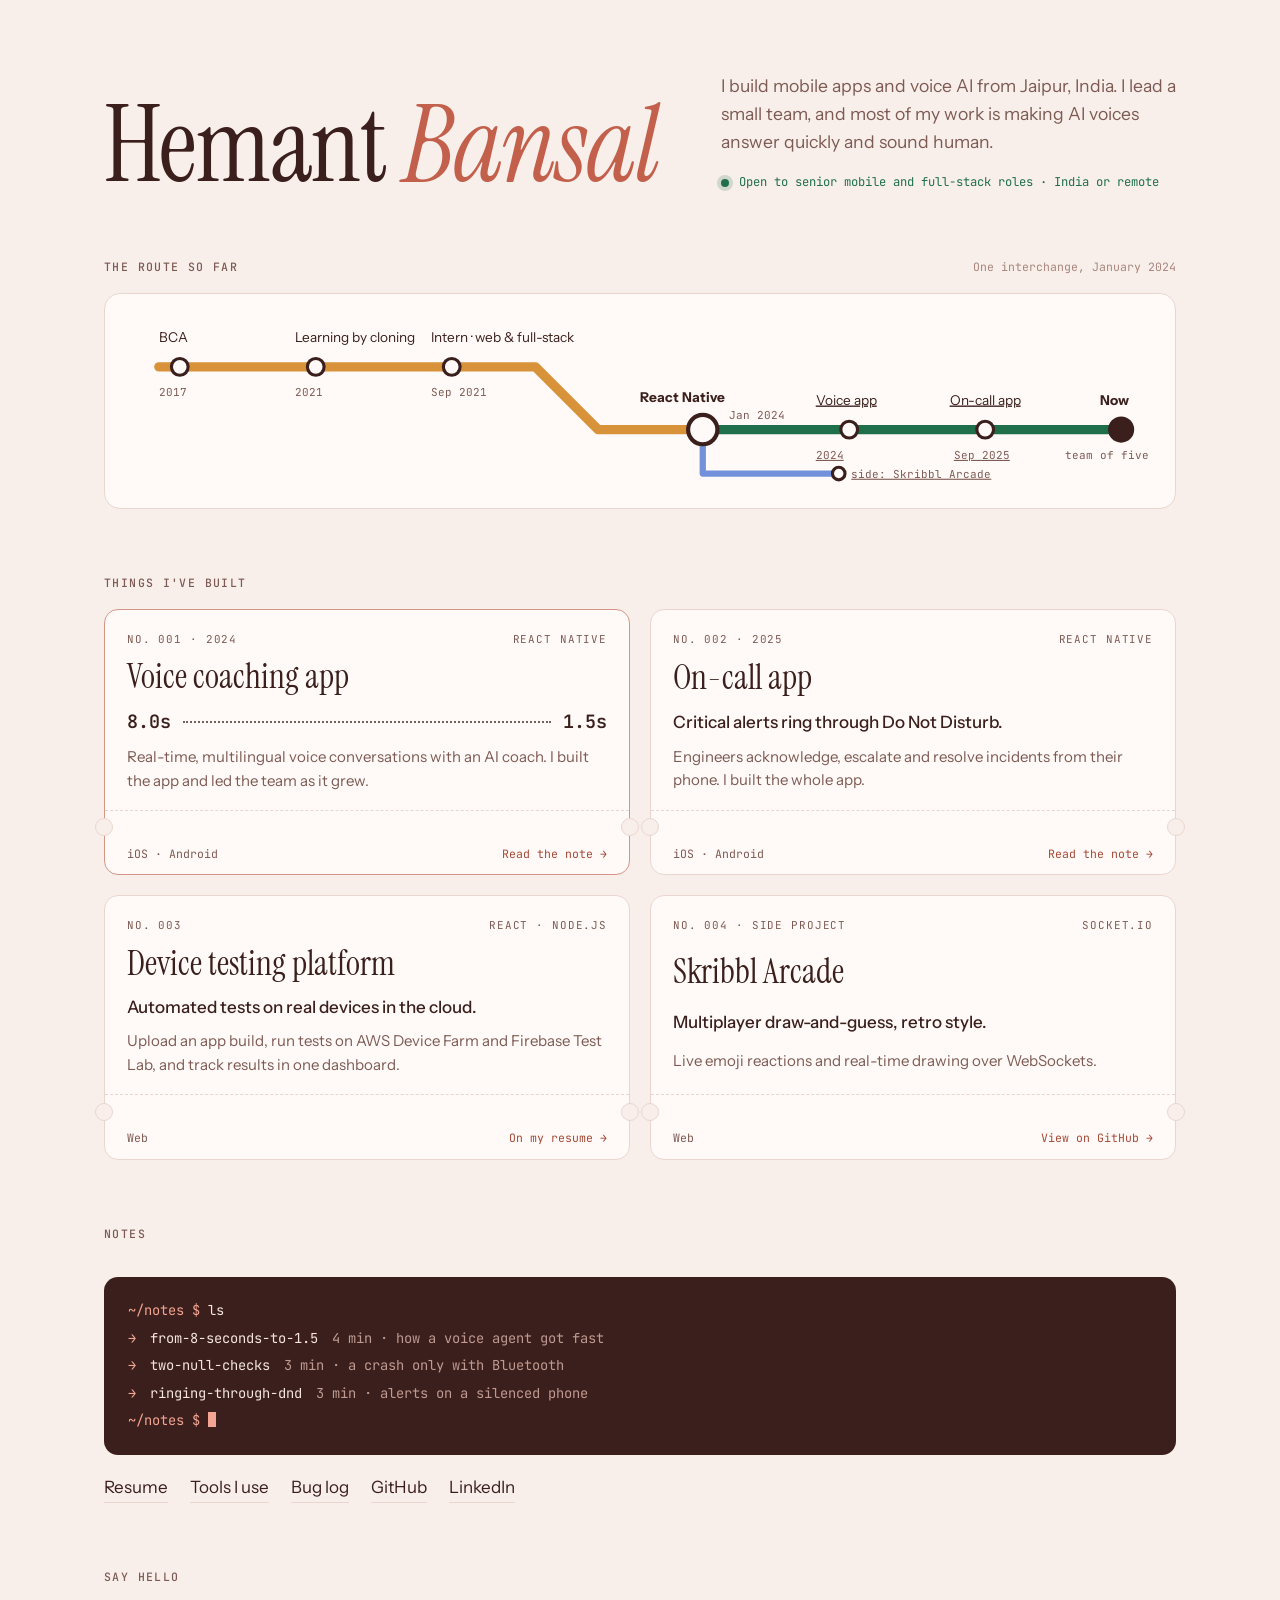
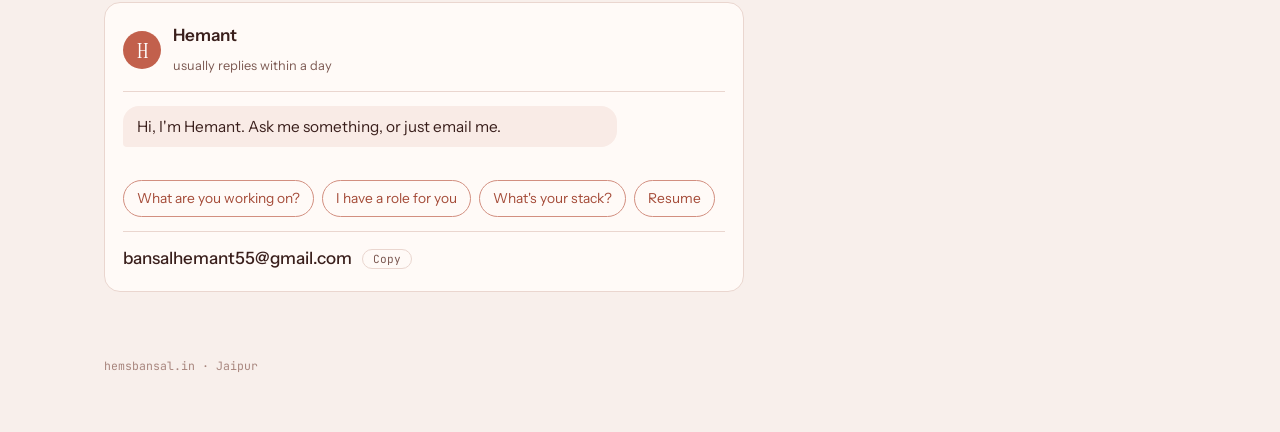
==== commit 895f4e8a: "New homepage: web page on desktop, app on phones - Desktop: hero, career as a metro map, projects as" ====
--- a/public/index.html
+++ b/public/index.html
@@ -11,81 +11,163 @@
 <meta property="og:description" content="Hemant Bansal builds mobile apps and voice AI from Jaipur, India.">
 <meta property="og:url" content="https://hemsbansal.in/">
 <meta name="twitter:card" content="summary">
-<link rel="icon" href="data:image/svg+xml,%3Csvg xmlns='http://www.w3.org/2000/svg' viewBox='0 0 64 64'%3E%3Crect width='64' height='64' rx='32' fill='%231f6f4a'/%3E%3Ctext x='32' y='43' font-family='Georgia,serif' font-style='italic' font-size='32' fill='%23ffffff' text-anchor='middle'%3Eh%3C/text%3E%3C/svg%3E">
+<link rel="icon" href="data:image/svg+xml,%3Csvg xmlns='http://www.w3.org/2000/svg' viewBox='0 0 64 64'%3E%3Crect width='64' height='64' rx='32' fill='%23c2604c'/%3E%3Ctext x='32' y='43' font-family='Georgia,serif' font-style='italic' font-size='32' fill='%23ffffff' text-anchor='middle'%3Eh%3C/text%3E%3C/svg%3E">
 <link rel="manifest" href="manifest.webmanifest">
 <link rel="apple-touch-icon" href="icons/apple-touch-icon.png">
-<meta name="theme-color" content="#1f6f4a">
+<meta name="theme-color" content="#f8efeb" media="(prefers-color-scheme: light)">
+<meta name="theme-color" content="#1d1312" media="(prefers-color-scheme: dark)">
 <link rel="preconnect" href="https://fonts.googleapis.com">
 <link rel="preconnect" href="https://fonts.gstatic.com" crossorigin>
-<link rel="stylesheet" href="https://fonts.googleapis.com/css2?family=Instrument+Sans:wght@400;500;600&family=Instrument+Serif:ital@0;1&family=JetBrains+Mono:wght@400;500&family=Noto+Sans+Devanagari:wght@400;500&display=swap">
+<link rel="stylesheet" href="https://fonts.googleapis.com/css2?family=Instrument+Sans:wght@400;500;600&family=Instrument+Serif:ital@0;1&family=JetBrains+Mono:wght@400;500&display=swap">
 <link rel="stylesheet" href="style.css">
+<link rel="stylesheet" href="home.css">
 </head>
 <body>
-<main class="page">
-  <header class="hello">
-    <div class="lang" role="group" aria-label="Language">
-      <button type="button" data-set-lang="en" aria-pressed="true">EN</button>
-      <button type="button" data-set-lang="hi" aria-pressed="false" lang="hi">हिं</button>
+<div class="app" id="app">
+
+  <!-- Desktop hero -->
+  <header class="hero desk">
+    <h1 class="name" id="name">Hemant <em>Bansal</em></h1>
+    <div class="hero-side">
+      <p>I build mobile apps and voice AI from Jaipur, India. I lead a small team, and most of my work is making AI voices answer quickly and sound human.</p>
+      <a class="avail" href="#chat"><i></i>Open to senior mobile and full-stack roles · India or remote</a>
     </div>
-    <h1 class="name" id="name" title="Hemant Bansal">Hemant <em>Bansal</em></h1>
-    <p data-en>Hi, I'm Hemant. I build mobile apps and voice AI from Jaipur, India.</p>
-    <p data-hi lang="hi">नमस्ते, मैं हेमंत हूँ। मैं जयपुर से मोबाइल ऐप और वॉइस AI बनाता हूँ।</p>
-    <p class="muted" data-en>I started as an intern in 2021, doing web and full-stack work, and moved to React Native in 2024. Today I lead a small team and spend most of my time making AI voices answer quickly and sound human.</p>
-    <p class="muted" data-hi lang="hi">मैंने 2021 में इंटर्न के तौर पर वेब और फ़ुल-स्टैक काम से शुरुआत की, और 2024 में React Native पर आया। आज मैं एक छोटी टीम लीड करता हूँ और ज़्यादातर समय AI आवाज़ों को तेज़ और इंसानों जैसा बनाने में लगाता हूँ।</p>
-    <p class="muted" data-en>Most of the problems I enjoy only show up on real phones: Bluetooth audio, weak networks, a phone on silent.</p>
-    <p class="muted" data-hi lang="hi">मुझे सबसे दिलचस्प समस्याएँ वो लगती हैं जो सिर्फ़ असली फ़ोन पर दिखती हैं: ब्लूटूथ ऑडियो, कमज़ोर नेटवर्क, साइलेंट पर रखा फ़ोन।</p>
-    <a class="live" href="#else"><i></i><span data-en>Open to new work</span><span data-hi lang="hi">नए काम के लिए उपलब्ध</span></a>
-    <div class="toast" id="toast" role="status" aria-live="polite" hidden></div>
   </header>
+  <div class="toast" id="toast" role="status" aria-live="polite" hidden></div>
 
-  <section aria-labelledby="now">
-    <h2 class="label" id="now"><span data-en>Now · Oct 2026</span><span data-hi lang="hi">अभी · अक्टूबर 2026</span></h2>
-    <ul class="now">
-      <li><span data-en>Leading a team of five across mobile, web and AI.</span><span data-hi lang="hi">मोबाइल, वेब और AI में पाँच लोगों की टीम लीड कर रहा हूँ।</span></li>
-      <li><span data-en>Making voice agents hold up across languages and noisy rooms.</span><span data-hi lang="hi">वॉइस एजेंट्स को अलग-अलग भाषाओं और शोर वाली जगहों में भरोसेमंद बना रहा हूँ।</span></li>
-      <li><span data-en>Looking for my next senior mobile or full-stack role, in India or remote.</span><span data-hi lang="hi">भारत में या रिमोट, अपने अगले सीनियर मोबाइल या फ़ुल-स्टैक रोल की तलाश में हूँ।</span></li>
-    </ul>
-  </section>
-
-  <section aria-labelledby="notes">
-    <h2 class="label" id="notes"><span data-en>Notes</span><span data-hi lang="hi">नोट्स · अंग्रेज़ी में</span></h2>
-    <ul class="rows">
-      <li><a href="notes/voice-latency.html">From 8 seconds to 1.5</a><span class="meta">Oct 2026</span><span class="desc">What it took to make a voice agent feel like a conversation.</span></li>
-      <li><a href="notes/bluetooth-null-checks.html">Two null checks</a><span class="meta">Oct 2026</span><span class="desc">A crash that only happened with Bluetooth audio connected.</span></li>
-      <li><a href="notes/do-not-disturb.html">Ringing through Do Not Disturb</a><span class="meta">Oct 2026</span><span class="desc">Getting an alert heard on a phone that's set to stay quiet.</span></li>
-    </ul>
-  </section>
-
-  <section aria-labelledby="built">
-    <h2 class="label" id="built"><span data-en>Things I've built</span><span data-hi lang="hi">मैंने क्या बनाया</span></h2>
-    <ul class="rows">
-      <li><span>Voice coaching app</span><span class="meta">React Native · AI</span><span class="desc">Real-time, multilingual voice conversations with an AI coach. Response time went from about 8 seconds to about 1.5.</span></li>
-      <li><span>On-call app for incidents</span><span class="meta">React Native</span><span class="desc">Engineers acknowledge, escalate and resolve incidents from their phone. Critical alerts ring through Do Not Disturb.</span></li>
-      <li><span>Device testing platform</span><span class="meta">React · Node.js</span><span class="desc">Upload an app build and run automated tests on real devices in AWS Device Farm and Firebase Test Lab.</span></li>
-      <li><a href="https://github.com/hemsbansal/skribbl_retro" target="_blank" rel="noopener">Skribbl Arcade</a><span class="meta">Side project · Node.js</span><span class="desc">A multiplayer draw-and-guess game with live emoji reactions, built on Socket.IO.</span></li>
-    </ul>
-  </section>
-
-  <section aria-labelledby="more">
-    <h2 class="label" id="more"><span data-en>More</span><span data-hi lang="hi">और</span></h2>
-    <div class="more">
-      <a href="resume/index.html">Resume</a>
-      <a href="uses/index.html">Uses</a>
-      <a href="bugs/index.html">Bug log</a>
+  <!-- Mobile home -->
+  <section class="view" data-view="home" id="home" aria-label="Home">
+    <div class="m-head">
+      <h1 class="m-name" id="m-name">Hemant <em>Bansal</em></h1>
+      <p>Mobile apps &amp; voice AI · Jaipur</p>
+    </div>
+    <div class="group"><a class="row" href="#chat"><span class="ic ok"><svg viewBox="0 0 24 24"><path d="M4 5h16v11H9l-5 4z"/></svg></span><span class="lbl">Open to new work</span><span class="switch" aria-hidden="true"></span></a></div>
+    <h2 class="glabel">Built</h2>
+    <div class="group">
+      <a class="row" href="#t-voice"><span class="ic "><svg viewBox="0 0 24 24"><rect x="9" y="3" width="6" height="11" rx="3"/><path d="M5 11a7 7 0 0 0 14 0M12 18v3"/></svg></span><span class="lbl">Voice coaching app</span><span class="v">1.5s replies</span><span class="chev"><svg viewBox="0 0 24 24"><path d="m9 6 6 6-6 6"/></svg></span></a>
+      <a class="row" href="#t-oncall"><span class="ic "><svg viewBox="0 0 24 24"><path d="M6 16V11a6 6 0 0 1 12 0v5l2 2H4zM10 21h4"/></svg></span><span class="lbl">On-call app</span><span class="v">2025</span><span class="chev"><svg viewBox="0 0 24 24"><path d="m9 6 6 6-6 6"/></svg></span></a>
+      <a class="row" href="#t-devices"><span class="ic "><svg viewBox="0 0 24 24"><rect x="7" y="2" width="10" height="20" rx="2"/><path d="M11 18h2"/></svg></span><span class="lbl">Device testing platform</span><span class="chev"><svg viewBox="0 0 24 24"><path d="m9 6 6 6-6 6"/></svg></span></a>
+      <a class="row" href="#t-skribbl"><span class="ic "><svg viewBox="0 0 24 24"><path d="M4 18 14 8l2 2L6 20H4zM14 8l3-3 2 2-3 3"/></svg></span><span class="lbl">Skribbl Arcade</span><span class="v">side project</span><span class="chev"><svg viewBox="0 0 24 24"><path d="m9 6 6 6-6 6"/></svg></span></a>
+    </div>
+    <h2 class="glabel">Read</h2>
+    <div class="group">
+      <a class="row" href="notes/voice-latency.html"><span class="lbl">From 8 seconds to 1.5</span><span class="v">4 min</span><span class="chev"><svg viewBox="0 0 24 24"><path d="m9 6 6 6-6 6"/></svg></span></a>
+      <a class="row" href="notes/bluetooth-null-checks.html"><span class="lbl">Two null checks</span><span class="v">3 min</span><span class="chev"><svg viewBox="0 0 24 24"><path d="m9 6 6 6-6 6"/></svg></span></a>
+      <a class="row" href="notes/do-not-disturb.html"><span class="lbl">Ringing through Do Not Disturb</span><span class="v">3 min</span><span class="chev"><svg viewBox="0 0 24 24"><path d="m9 6 6 6-6 6"/></svg></span></a>
+    </div>
+    <h2 class="glabel">More</h2>
+    <div class="group">
+      <a class="row" href="resume/index.html"><span class="ic "><svg viewBox="0 0 24 24"><path d="M6 2h9l4 4v16H6zM14 2v5h5M9 13h6M9 17h6"/></svg></span><span class="lbl">Resume</span><span class="chev"><svg viewBox="0 0 24 24"><path d="m9 6 6 6-6 6"/></svg></span></a>
+      <a class="row" href="uses/index.html"><span class="ic "><svg viewBox="0 0 24 24"><path d="M14 6a4 4 0 0 0 5 5l-8 8a2 2 0 0 1-3-3z"/></svg></span><span class="lbl">Tools I use</span><span class="chev"><svg viewBox="0 0 24 24"><path d="m9 6 6 6-6 6"/></svg></span></a>
+      <a class="row" href="bugs/index.html"><span class="ic "><svg viewBox="0 0 24 24"><rect x="7" y="7" width="10" height="13" rx="5"/><path d="M12 7V4M7 12H3M21 12h-4M7 17l-3 2M17 17l3 2M8 8 6 5M16 8l2-3"/></svg></span><span class="lbl">Bug log</span><span class="chev"><svg viewBox="0 0 24 24"><path d="m9 6 6 6-6 6"/></svg></span></a>
+      <a class="row" href="https://github.com/hemsbansal" target="_blank" rel="noopener"><span class="ic "><svg viewBox="0 0 24 24"><path d="M9 19c-4 1.5-4-2-6-2.5M15 21v-3.5a3 3 0 0 0-1-2.5c3 0 6-1.5 6-6.5a5 5 0 0 0-1.5-3.5 4.5 4.5 0 0 0-.1-3.5s-1.2-.3-3.6 1.4a12 12 0 0 0-6.6 0C5.8 1.2 4.6 1.5 4.6 1.5a4.5 4.5 0 0 0-.1 3.5A5 5 0 0 0 3 8.5c0 5 3 6.5 6 6.5a3 3 0 0 0-1 2.5V21"/></svg></span><span class="lbl">GitHub</span><span class="chev"><svg viewBox="0 0 24 24"><path d="m9 6 6 6-6 6"/></svg></span></a>
+      <a class="row" href="https://linkedin.com/in/hemsbansal" target="_blank" rel="noopener"><span class="ic "><svg viewBox="0 0 24 24"><rect x="3" y="3" width="18" height="18" rx="3"/><path d="M8 10v7M8 7v.01M12 17v-4a2 2 0 0 1 4 0v4M12 10v7"/></svg></span><span class="lbl">LinkedIn</span><span class="chev"><svg viewBox="0 0 24 24"><path d="m9 6 6 6-6 6"/></svg></span></a>
     </div>
   </section>
 
-  <section aria-labelledby="else">
-    <h2 class="label" id="else"><span data-en>Elsewhere</span><span data-hi lang="hi">यहाँ भी मिलूँगा</span></h2>
-    <div class="elsewhere">
-      <a href="https://github.com/hemsbansal" target="_blank" rel="noopener">GitHub</a>
-      <a href="https://linkedin.com/in/hemsbansal" target="_blank" rel="noopener">LinkedIn</a>
-      <span><a href="mailto:bansalhemant55@gmail.com" id="email">bansalhemant55@gmail.com</a> <button class="copy" id="copy-email" type="button">Copy</button></span>
+  <!-- Route -->
+  <section class="view" data-view="route" id="route" aria-labelledby="route-h">
+    <div class="sec-head"><h2 id="route-h">The route so far</h2><span class="hint desk">One interchange, January 2024</span></div>
+    <div class="map desk" role="img" aria-label="Career map: BCA 2017, learning by cloning 2021, intern September 2021, React Native from January 2024, voice coaching app 2024, on-call app 2025, now leading a team of five.">
+      <svg viewBox="0 0 1000 190" preserveAspectRatio="xMidYMid meet" aria-hidden="true">
+        <path class="ln web" d="M40 62 H400 L460 122 H560"/>
+        <path class="ln mobl" d="M560 122 H960"/>
+        <path class="ln side" d="M560 122 V164 H690"/>
+        <g class="stn"><circle cx="60" cy="62" r="8"/><circle cx="190" cy="62" r="8"/><circle cx="320" cy="62" r="8"/><circle cx="700" cy="122" r="8"/><circle cx="830" cy="122" r="8"/><circle cx="690" cy="164" r="6"/></g>
+        <circle class="xchg" cx="560" cy="122" r="14"/><circle class="end" cx="960" cy="122" r="11"/>
+        <text x="40" y="38">BCA</text><text class="y" x="40" y="90">2017</text>
+        <text x="170" y="38">Learning by cloning</text><text class="y" x="170" y="90">2021</text>
+        <text x="300" y="38">Intern · web &amp; full-stack</text><text class="y" x="300" y="90">Sep 2021</text>
+        <text class="b" x="500" y="96">React Native</text><text class="y" x="585" y="112">Jan 2024</text>
+        <a href="#t-voice"><text x="668" y="98">Voice app</text><text class="y" x="668" y="150">2024</text></a>
+        <a href="#t-oncall"><text x="796" y="98">On-call app</text><text class="y" x="800" y="150">Sep 2025</text></a>
+        <text class="b" x="940" y="98">Now</text><text class="y" x="906" y="150">team of five</text>
+        <a href="#t-skribbl"><text class="y" x="702" y="168">side: Skribbl Arcade</text></a>
+      </svg>
+    </div>
+    <ol class="vmap mob"><li class="st "><b>BCA</b><span>2017</span></li><li class="st "><b>Learning by cloning</b><span>Early 2021 · HTML, CSS, JS</span></li><li class="st "><b>Intern, web &amp; full-stack</b><span>Sep 2021 · PHP, Node.js, React</span></li><li class="st x"><b>React Native</b><span>Jan 2024 · interchange</span></li><li class="st "><a href=#t-voice><b>Voice coaching app</b><span>2024 · 8s → 1.5s replies</span></a></li><li class="st "><a href=#t-oncall><b>On-call app</b><span>Sep 2025</span></a></li><li class="st x now"><b>Now: leading a team of five</b><span>Open to new roles</span></li></ol>
+  </section>
+
+  <!-- Passes / tickets -->
+  <section class="view" data-view="passes" id="passes" aria-labelledby="passes-h">
+    <div class="sec-head"><h2 id="passes-h">Things I've built</h2><span class="hint mob">Tap a pass to open it</span></div>
+    <div class="tickets">
+      <article class="ticket t-a open" id="t-voice" tabindex="0">
+        <div class="tk-main">
+          <div class="tk-hd"><span>No. 001 · 2024</span><span>React Native</span></div>
+          <h3>Voice coaching app</h3>
+          <div class="tk-body"><div class="route-line"><b>8.0s</b><span class="dots"></span><b>1.5s</b></div><p class="tk-note">Real-time, multilingual voice conversations with an AI coach. I built the app and led the team as it grew.</p></div>
+        </div>
+        <div class="tk-stub"><span>iOS · Android</span><a href="notes/voice-latency.html">Read the note →</a></div>
+      </article>
+      <article class="ticket t-b" id="t-oncall" tabindex="0">
+        <div class="tk-main">
+          <div class="tk-hd"><span>No. 002 · 2025</span><span>React Native</span></div>
+          <h3>On-call app</h3>
+          <div class="tk-body"><p class="tk-lead">Critical alerts ring through Do Not Disturb.</p><p class="tk-note">Engineers acknowledge, escalate and resolve incidents from their phone. I built the whole app.</p></div>
+        </div>
+        <div class="tk-stub"><span>iOS · Android</span><a href="notes/do-not-disturb.html">Read the note →</a></div>
+      </article>
+      <article class="ticket t-c" id="t-devices" tabindex="0">
+        <div class="tk-main">
+          <div class="tk-hd"><span>No. 003</span><span>React · Node.js</span></div>
+          <h3>Device testing platform</h3>
+          <div class="tk-body"><p class="tk-lead">Automated tests on real devices in the cloud.</p><p class="tk-note">Upload an app build, run tests on AWS Device Farm and Firebase Test Lab, and track results in one dashboard.</p></div>
+        </div>
+        <div class="tk-stub"><span>Web</span><a href="resume/index.html">On my resume →</a></div>
+      </article>
+      <article class="ticket t-d" id="t-skribbl" tabindex="0">
+        <div class="tk-main">
+          <div class="tk-hd"><span>No. 004 · Side project</span><span>Socket.IO</span></div>
+          <h3>Skribbl Arcade</h3>
+          <div class="tk-body"><p class="tk-lead">Multiplayer draw-and-guess, retro style.</p><p class="tk-note">Live emoji reactions and real-time drawing over WebSockets.</p></div>
+        </div>
+        <div class="tk-stub"><span>Web</span><a href="https://github.com/hemsbansal/skribbl_retro" target="_blank" rel="noopener">View on GitHub →</a></div>
+      </article>
     </div>
   </section>
 
-  <footer>hemsbansal.in</footer>
-</main>
+  <!-- Notes (desktop) -->
+  <section class="notes desk" aria-labelledby="notes-h">
+    <div class="sec-head"><h2 id="notes-h">Notes</h2></div>
+    <div class="term">
+      <div><span class="p">~/notes $</span> ls</div>
+      <a href="notes/voice-latency.html">from-8-seconds-to-1.5 <span>4 min · how a voice agent got fast</span></a>
+      <a href="notes/bluetooth-null-checks.html">two-null-checks <span>3 min · a crash only with Bluetooth</span></a>
+      <a href="notes/do-not-disturb.html">ringing-through-dnd <span>3 min · alerts on a silenced phone</span></a>
+      <div><span class="p">~/notes $</span> <span class="cursor"></span></div>
+    </div>
+    <div class="more"><a href="resume/index.html">Resume</a><a href="uses/index.html">Tools I use</a><a href="bugs/index.html">Bug log</a><a href="https://github.com/hemsbansal" target="_blank" rel="noopener">GitHub</a><a href="https://linkedin.com/in/hemsbansal" target="_blank" rel="noopener">LinkedIn</a></div>
+  </section>
+
+  <!-- Chat -->
+  <section class="view" data-view="chat" id="chat" aria-labelledby="chat-h">
+    <div class="sec-head"><h2 id="chat-h">Say hello</h2></div>
+    <div class="chat">
+      <div class="chat-top"><span class="av">H</span><div><b>Hemant</b><small>usually replies within a day</small></div></div>
+      <div class="thread" id="thread" aria-live="polite">
+        <div class="msg">Hi, I'm Hemant. Ask me something, or just email me.</div>
+      </div>
+      <div class="replies" id="replies">
+        <button type="button" data-q="now">What are you working on?</button>
+        <button type="button" data-q="role">I have a role for you</button>
+        <button type="button" data-q="stack">What's your stack?</button>
+        <button type="button" data-q="resume">Resume</button>
+      </div>
+      <div class="mail"><a href="mailto:bansalhemant55@gmail.com" id="email">bansalhemant55@gmail.com</a><button class="copy" id="copy-email" type="button">Copy</button></div>
+    </div>
+  </section>
+
+  <footer class="foot">hemsbansal.in · Jaipur</footer>
+
+  <nav class="tabbar" aria-label="Sections">
+    <a href="#home" data-tab="home"><svg viewBox="0 0 24 24"><path d="M3 11 12 4l9 7M5 10v10h14V10"/></svg><span>Home</span></a>
+    <a href="#route" data-tab="route"><svg viewBox="0 0 24 24"><circle cx="6" cy="5" r="2"/><circle cx="18" cy="19" r="2"/><path d="M6 7v4a3 3 0 0 0 3 3h6a3 3 0 0 1 3 3"/></svg><span>Route</span></a>
+    <a href="#passes" data-tab="passes"><svg viewBox="0 0 24 24"><rect x="3" y="5" width="18" height="14" rx="2"/><path d="M3 10h18M15 5v14" stroke-dasharray="2 2"/></svg><span>Passes</span></a>
+    <a href="#chat" data-tab="chat"><svg viewBox="0 0 24 24"><path d="M4 5h16v11H9l-5 4z"/></svg><span>Chat</span></a>
+  </nav>
+</div>
+<script src="home.js" defer></script>
 <script src="site.js" defer></script>
 </body>
 </html>
--- a/public/style.css
+++ b/public/style.css
@@ -1,30 +1,30 @@
 /* Layout: one narrow column, left aligned, lots of air. Small mono labels mark each group. */
 :root {
-  --bg: #fafaf8;
-  --fg: #1a1b1a;
-  --muted: #616561;
-  --faint: #969a95;
-  --line: #e4e5e1;
-  --accent: #1f6f4a;
-  --tint: rgba(31, 111, 74, 0.09);
-  --ok-bar: #6fbf93;
-  --warn-bar: #e2b54d;
-  --warn: #8a6200;
-  --warn-tint: rgba(196, 140, 20, 0.14);
+  /* Jaipur palette: pink sandstone, deep maroon ink, one green for "available" */
+  --bg: #f8efeb;
+  --fg: #3a1f1c;
+  --muted: #7d5a53;
+  --faint: #a8867e;
+  --line: #ead6cf;
+  --card: #fffaf7;
+  --accent: #c2604c;
+  --accent-ink: #a44a37;
+  --green: #1f6f4a;
+  --web: #d8933a;
+  --side: #5b7fd6;
+  --tint: rgba(194, 96, 76, 0.1);
+  --ink-bg: #3a1f1c;
+  --ink-fg: #f6e6e0;
+  --ink-mute: #c09a91;
+  --ink-accent: #f2a593;
   --display: "Instrument Serif", "Iowan Old Style", Georgia, serif;
   --sans: "Instrument Sans", ui-sans-serif, system-ui, -apple-system, "Segoe UI", sans-serif;
   --mono: "JetBrains Mono", ui-monospace, "SF Mono", Menlo, Consolas, monospace;
 }
 @media (prefers-color-scheme: dark) {
-  :root:not([data-theme="light"]) {
-    --bg: #111312; --fg: #e9eae7; --muted: #a2a6a0; --faint: #6e726d; --line: #262927;
-    --accent: #7fd1a3; --tint: rgba(127, 209, 163, 0.1); --ok-bar: #3f8f66; --warn-bar: #b9902f; --warn: #e8c46a; --warn-tint: rgba(232, 196, 106, 0.12); color-scheme: dark;
-  }
+  :root:not([data-theme="light"]) { --bg: #1d1312; --fg: #f5e6e1; --muted: #c7a59d; --faint: #8c6e67; --line: #3a2724; --card: #271a18; --accent: #ee8f7a; --accent-ink: #f2a593; --green: #6fcf97; --web: #e9b05c; --side: #8ea6ff; --tint: rgba(238, 143, 122, 0.12); --ink-bg: #120b0a; --ink-fg: #f5e6e1; --ink-mute: #a78680; --ink-accent: #f2a593; color-scheme: dark; }
 }
-:root[data-theme="dark"] {
-  --bg: #111312; --fg: #e9eae7; --muted: #a2a6a0; --faint: #6e726d; --line: #262927;
-  --accent: #7fd1a3; --tint: rgba(127, 209, 163, 0.1); --ok-bar: #3f8f66; --warn-bar: #b9902f; --warn: #e8c46a; --warn-tint: rgba(232, 196, 106, 0.12); color-scheme: dark;
-}
+:root[data-theme="dark"] { --bg: #1d1312; --fg: #f5e6e1; --muted: #c7a59d; --faint: #8c6e67; --line: #3a2724; --card: #271a18; --accent: #ee8f7a; --accent-ink: #f2a593; --green: #6fcf97; --web: #e9b05c; --side: #8ea6ff; --tint: rgba(238, 143, 122, 0.12); --ink-bg: #120b0a; --ink-fg: #f5e6e1; --ink-mute: #a78680; --ink-accent: #f2a593; color-scheme: dark; }
 
 *, *::before, *::after { box-sizing: border-box; }
 body {
@@ -66,7 +66,7 @@
 .rows li { display: grid; grid-template-columns: minmax(0, 1fr) auto; gap: 16px; align-items: baseline; padding: 12px 0; border-top: 1px solid var(--line); }
 .rows li:last-child { border-bottom: 1px solid var(--line); }
 .rows a { text-decoration: none; }
-.rows a:hover { color: var(--accent); }
+.rows a:hover { color: var(--accent-ink); }
 .rows .meta { font-family: var(--mono); font-size: 0.74rem; color: var(--faint); white-space: nowrap; font-variant-numeric: tabular-nums; }
 .rows .desc { grid-column: 1 / -1; color: var(--muted); font-size: 0.94rem; margin-top: -6px; }
 
@@ -161,22 +161,3 @@
 #name { cursor: default; user-select: none; }
 .toast { justify-self: start; font-family: var(--mono); font-size: 0.78rem; line-height: 1.5; padding: 10px 14px; border-radius: 8px; background: var(--fg); color: var(--bg); max-width: 52ch; }
 
-/* Status page */
-.status-banner { display: flex; align-items: center; gap: 12px; padding: 16px 18px; border-radius: 10px; background: var(--tint); color: var(--accent); font-weight: 600; }
-.status-banner i { width: 9px; height: 9px; border-radius: 50%; background: var(--accent); animation: pulse 2.4s ease-in-out infinite; }
-@media (prefers-reduced-motion: reduce) { .status-banner i { animation: none; } }
-.systems, .incidents { list-style: none; margin: 0; padding: 0; display: grid; }
-.systems li, .incidents li { padding: 14px 0; border-top: 1px solid var(--line); }
-.systems li:last-child, .incidents li:last-child { border-bottom: 1px solid var(--line); }
-.sys-head { display: flex; justify-content: space-between; align-items: center; gap: 12px; flex-wrap: wrap; }
-.uptime { display: grid; grid-template-columns: repeat(30, minmax(0, 1fr)); gap: 3px; margin-top: 10px; }
-.uptime i { height: 26px; border-radius: 3px; background: var(--ok-bar); }
-.uptime i.w { background: var(--warn-bar); }
-.pill { font-family: var(--mono); font-size: 0.72rem; padding: 3px 10px; border-radius: 999px; background: var(--tint); color: var(--muted); white-space: nowrap; }
-.pill.ok { color: var(--accent); }
-.pill.warn { background: var(--warn-tint); color: var(--warn); }
-.incidents li { display: grid; grid-template-columns: 110px minmax(0, 1fr); gap: 14px; align-items: start; }
-.incidents .pill { justify-self: start; margin-top: 2px; }
-.incidents b { font-weight: 600; }
-.incidents p { color: var(--muted); font-size: 0.94rem; margin-top: 4px; }
-@media (max-width: 520px) { .incidents li { grid-template-columns: 1fr; gap: 6px; } }
--- a/public/home.css
+++ b/public/home.css
@@ -0,0 +1,178 @@
+/* Homepage. Desktop: a web page (hero, metro map, tickets, terminal, chat).
+   Phone: an app (settings-style home, vertical route, wallet passes, chat, tab bar). */
+.app {
+  max-width: 1120px; margin: 0 auto;
+  padding-block: 72px 56px;
+  padding-left: max(24px, env(safe-area-inset-left, 0px));
+  padding-right: max(24px, env(safe-area-inset-right, 0px));
+  display: grid; gap: 64px;
+}
+.mob, .view[data-view="home"], .tabbar { display: none; }
+.sec-head { display: flex; justify-content: space-between; align-items: baseline; gap: 16px; margin-bottom: 16px; }
+.sec-head h2 { font-family: var(--mono); font-size: 0.72rem; font-weight: 500; letter-spacing: 0.12em; text-transform: uppercase; color: var(--muted); margin: 0; }
+.hint { font-family: var(--mono); font-size: 0.72rem; color: var(--faint); }
+.app a { text-decoration: none; }
+
+/* Hero */
+.hero { display: grid; grid-template-columns: minmax(0, 1.25fr) minmax(0, 1fr); gap: 48px; align-items: end; }
+.hero .name { font-family: var(--display); font-weight: 400; font-size: clamp(4rem, 8.5vw, 6.6rem); line-height: 0.9; letter-spacing: -0.01em; margin: 0; cursor: default; user-select: none; }
+.hero .name em, .m-name em { color: var(--accent); }
+.hero-side { display: grid; gap: 16px; }
+.hero-side p { margin: 0; font-size: 1.1rem; line-height: 1.6; color: var(--muted); max-width: 46ch; }
+.avail { display: inline-flex; align-items: center; gap: 10px; font-family: var(--mono); font-size: 0.76rem; color: var(--green); justify-self: start; }
+.avail i { width: 8px; height: 8px; border-radius: 50%; background: var(--green); box-shadow: 0 0 0 4px color-mix(in srgb, var(--green) 18%, transparent); }
+.avail:hover { text-decoration: underline; text-underline-offset: 4px; }
+
+/* Metro map */
+.map { background: var(--card); border: 1px solid var(--line); border-radius: 16px; padding: 8px 12px; overflow-x: auto; }
+.map svg { display: block; width: 100%; min-width: 760px; height: auto; }
+.map .ln { fill: none; stroke-linecap: round; stroke-linejoin: round; stroke-width: 9; }
+.map .web { stroke: var(--web); }
+.map .mobl { stroke: var(--green); }
+.map .side { stroke: var(--side); stroke-width: 6; opacity: 0.85; }
+.map .stn circle { fill: var(--card); stroke: var(--fg); stroke-width: 3; }
+.map .xchg { fill: var(--card); stroke: var(--fg); stroke-width: 4; }
+.map .end { fill: var(--fg); stroke: var(--fg); stroke-width: 3; }
+.map text { font-family: var(--sans); font-size: 13px; fill: var(--fg); }
+.map text.b { font-weight: 700; }
+.map text.y { font-family: var(--mono); font-size: 10.5px; fill: var(--muted); }
+.map a text { text-decoration: underline; text-decoration-color: var(--line); }
+.map a:hover text { fill: var(--accent-ink); }
+
+/* Tickets */
+.tickets { display: grid; grid-template-columns: repeat(2, minmax(0, 1fr)); gap: 20px; }
+.ticket { background: var(--card); border: 1px solid var(--line); border-radius: 14px; display: grid; grid-template-rows: 1fr auto; position: relative; scroll-margin-top: 24px; transition: transform .2s ease, border-color .2s; }
+.ticket:hover { transform: translateY(-2px); border-color: var(--accent); }
+.ticket::before, .ticket::after { content: ""; position: absolute; bottom: 38px; width: 18px; height: 18px; border-radius: 50%; background: var(--bg); border: 1px solid var(--line); }
+.ticket::before { left: -10px; } .ticket::after { right: -10px; }
+.tk-main { padding: 20px 22px 18px; border-bottom: 1.5px dashed var(--line); display: grid; gap: 10px; }
+.tk-hd { display: flex; justify-content: space-between; gap: 12px; font-family: var(--mono); font-size: 0.68rem; letter-spacing: 0.08em; text-transform: uppercase; color: var(--muted); }
+.ticket h3 { font-family: var(--display); font-weight: 400; font-size: 2.1rem; line-height: 1; margin: 2px 0 2px; }
+.tk-body { display: grid; gap: 8px; }
+.route-line { display: flex; align-items: center; gap: 12px; font-family: var(--mono); font-size: 1.15rem; }
+.route-line b { font-weight: 600; }
+.route-line .dots { flex: 1; border-top: 2px dotted currentColor; opacity: .7; }
+.tk-lead { margin: 0; font-weight: 500; }
+.tk-note { margin: 0; color: var(--muted); font-size: 0.94rem; line-height: 1.55; }
+.tk-stub { display: flex; justify-content: space-between; gap: 12px; padding: 11px 22px; font-family: var(--mono); font-size: 0.72rem; color: var(--muted); }
+.tk-stub a { color: var(--accent-ink); }
+.tk-stub a:hover { text-decoration: underline; text-underline-offset: 3px; }
+.ticket.t-a { border-color: color-mix(in srgb, var(--accent) 55%, var(--line)); }
+
+/* Notes terminal + more links */
+.notes { display: grid; gap: 18px; }
+.term { background: var(--ink-bg); color: var(--ink-fg); border-radius: 14px; padding: 20px 24px; font-family: var(--mono); font-size: 0.86rem; line-height: 2; display: grid; overflow-x: auto; }
+.term .p { color: var(--ink-accent); }
+.term a { color: var(--ink-fg); display: flex; gap: 14px; flex-wrap: wrap; }
+.term a::before { content: "→"; color: var(--ink-accent); }
+.term a span { color: var(--ink-mute); }
+.term a:hover { color: var(--ink-accent); }
+.cursor { display: inline-block; width: 8px; height: 15px; background: var(--ink-accent); vertical-align: -2px; animation: blink 1.1s steps(1) infinite; }
+@keyframes blink { 50% { opacity: 0; } }
+.more { display: flex; flex-wrap: wrap; gap: 8px 22px; }
+.more a { color: var(--fg); border-bottom: 1px solid var(--line); }
+.more a:hover { border-color: var(--accent); }
+
+/* Chat */
+.chat { background: var(--card); border: 1px solid var(--line); border-radius: 16px; padding: 18px; display: grid; gap: 14px; max-width: 640px; }
+.chat-top { display: flex; align-items: center; gap: 12px; padding-bottom: 12px; border-bottom: 1px solid var(--line); }
+.av { width: 38px; height: 38px; border-radius: 50%; background: var(--accent); color: #fff; display: grid; place-items: center; font-family: var(--display); font-size: 1.3rem; }
+.chat-top b { display: block; font-weight: 600; }
+.chat-top small { color: var(--muted); font-size: 0.8rem; }
+.thread { display: flex; flex-direction: column; gap: 8px; min-height: 60px; }
+.msg { max-width: 82%; padding: 9px 14px; border-radius: 16px 16px 16px 4px; background: color-mix(in srgb, var(--accent) 10%, var(--card)); line-height: 1.5; font-size: 0.96rem; }
+.msg.me { align-self: flex-end; border-radius: 16px 16px 4px 16px; background: var(--accent); color: #fff; }
+.msg a { color: inherit; text-decoration: underline; text-underline-offset: 3px; }
+.msg.typing { display: flex; gap: 4px; padding: 13px 14px; }
+.msg.typing i { width: 6px; height: 6px; border-radius: 50%; background: var(--faint); animation: dot 1s infinite; }
+.msg.typing i:nth-child(2) { animation-delay: .15s; } .msg.typing i:nth-child(3) { animation-delay: .3s; }
+@keyframes dot { 50% { transform: translateY(-3px); opacity: .5; } }
+.replies { display: flex; flex-wrap: wrap; gap: 8px; }
+.replies button { font: inherit; font-size: 0.86rem; color: var(--accent-ink); background: none; border: 1px solid color-mix(in srgb, var(--accent) 60%, var(--line)); border-radius: 999px; padding: 6px 13px; cursor: pointer; }
+.replies button:hover { background: var(--tint); }
+.replies button:focus-visible, .ticket:focus-visible, .row:focus-visible, .tabbar a:focus-visible { outline: 2px solid var(--accent); outline-offset: 2px; }
+.mail { display: flex; flex-wrap: wrap; align-items: center; gap: 10px; padding-top: 12px; border-top: 1px solid var(--line); }
+.mail a { color: var(--fg); font-weight: 500; overflow-wrap: anywhere; }
+
+.foot { font-family: var(--mono); font-size: 0.72rem; color: var(--faint); }
+.toast { position: fixed; left: 50%; bottom: calc(24px + env(safe-area-inset-bottom, 0px)); transform: translateX(-50%); z-index: 30; max-width: min(90vw, 420px); }
+
+@media (prefers-reduced-motion: reduce) {
+  .cursor, .msg.typing i { animation: none; }
+  .ticket { transition: none; }
+}
+
+/* ---------- Phone: the site becomes an app ---------- */
+@media (max-width: 760px) {
+  .app { padding-block: 20px 110px; gap: 40px; }
+  .desk { display: none !important; }
+  .mob { display: block; }
+  .view[data-view="home"] { display: block; }
+  .tabbar { display: flex; }
+
+  /* JS on: one view at a time */
+  html.is-app .view { display: none; }
+  html.is-app .view.active { display: block; animation: rise .25s ease; }
+  html.is-app .foot { display: none; }
+  @keyframes rise { from { opacity: 0; transform: translateY(6px); } }
+
+  .sec-head h2 { font-family: var(--display); font-size: 2.3rem; font-weight: 400; letter-spacing: 0; text-transform: none; color: var(--fg); }
+  .sec-head { flex-direction: column; gap: 2px; margin-bottom: 18px; }
+
+  /* Home: settings-style */
+  .m-head { padding: 8px 4px 18px; }
+  .m-name { font-family: var(--display); font-weight: 400; font-size: 2.6rem; line-height: 1; margin: 0; user-select: none; }
+  .m-head p { margin: 6px 0 0; color: var(--muted); font-size: 0.92rem; }
+  .glabel { font-family: var(--mono); font-size: 0.68rem; font-weight: 500; letter-spacing: 0.1em; text-transform: uppercase; color: var(--muted); margin: 22px 6px 8px; }
+  .group { background: var(--card); border-radius: 14px; overflow: hidden; }
+  .row { display: flex; align-items: center; gap: 12px; padding: 12px 14px; min-height: 48px; color: var(--fg); border-bottom: 1px solid var(--line); }
+  .row:last-child { border-bottom: 0; }
+  .row:active { background: var(--tint); }
+  .row .lbl { min-width: 0; flex: 1; }
+  .row .v { color: var(--muted); font-size: 0.85rem; white-space: nowrap; }
+  .row .chev svg { width: 16px; height: 16px; stroke: var(--faint); }
+  .ic { width: 30px; height: 30px; border-radius: 8px; background: var(--accent); display: grid; place-items: center; flex: none; }
+  .ic.ok { background: var(--green); }
+  .ic svg, .tabbar svg, .row .chev svg { fill: none; stroke-width: 1.8; stroke-linecap: round; stroke-linejoin: round; }
+  .ic svg { width: 17px; height: 17px; stroke: #fff; }
+  .switch { margin-left: auto; width: 46px; height: 28px; border-radius: 14px; background: var(--green); position: relative; flex: none; }
+  .switch::after { content: ""; position: absolute; right: 3px; top: 3px; width: 22px; height: 22px; border-radius: 50%; background: #fff; box-shadow: 0 1px 3px rgba(0,0,0,.2); }
+  .row:has(.switch) .chev { display: none; }
+
+  /* Route: vertical metro line */
+  .vmap { list-style: none; margin: 0; padding: 0 0 0 34px; position: relative; }
+  .vmap::before { content: ""; position: absolute; left: 11px; top: 10px; bottom: 10px; width: 7px; border-radius: 4px; background: linear-gradient(var(--web) 0 44%, var(--green) 44%); }
+  .vmap .st { position: relative; padding: 4px 0 18px; }
+  .vmap .st::before { content: ""; position: absolute; left: -30px; top: 6px; width: 13px; height: 13px; border-radius: 50%; background: var(--bg); border: 3px solid var(--fg); }
+  .vmap .st.x::before { width: 17px; height: 17px; left: -32px; top: 4px; }
+  .vmap .st.now::before { background: var(--fg); }
+  .vmap b { display: block; font-weight: 600; color: var(--fg); }
+  .vmap span { font-family: var(--mono); font-size: 0.72rem; color: var(--muted); }
+  .vmap a b { text-decoration: underline; text-decoration-color: var(--line); text-underline-offset: 3px; }
+
+  /* Passes: stacked wallet passes */
+  .tickets { grid-template-columns: 1fr; gap: 0; }
+  .ticket { border: 0; border-radius: 16px; color: #fff; margin-top: -14px; box-shadow: 0 -4px 14px rgba(40, 10, 8, 0.12); cursor: pointer; }
+  .ticket:first-child { margin-top: 0; }
+  .ticket:hover { transform: none; }
+  .ticket::before, .ticket::after { display: none; }
+  .ticket.t-a { background: #c2604c; } .ticket.t-b { background: #8e3b2e; } .ticket.t-c { background: #1f6f4a; } .ticket.t-d { background: #3f5ea8; }
+  .tk-main { border-bottom-color: rgba(255,255,255,.35); padding: 16px 18px 20px; }
+  .tk-hd, .tk-note, .tk-stub, .tk-stub a { color: rgba(255,255,255,.85); }
+  .ticket h3 { font-size: 1.8rem; }
+  .ticket:not(.open) .tk-body, .ticket:not(.open) .tk-stub { display: none; }
+  .ticket:not(.open) .tk-main { border-bottom: 0; padding-bottom: 26px; }
+  .ticket.open { margin-bottom: 14px; }
+  .ticket.open + .ticket { margin-top: 0; }
+
+  .chat { padding: 14px; }
+
+  /* Tab bar */
+  .tabbar { position: fixed; left: 0; right: 0; bottom: 0; z-index: 20; justify-content: space-around;
+    padding: 8px max(8px, env(safe-area-inset-right, 0px)) calc(8px + env(safe-area-inset-bottom, 0px)) max(8px, env(safe-area-inset-left, 0px));
+    background: color-mix(in srgb, var(--card) 92%, transparent); backdrop-filter: blur(14px); -webkit-backdrop-filter: blur(14px); border-top: 1px solid var(--line); }
+  .tabbar a { display: grid; justify-items: center; gap: 3px; min-width: 64px; padding: 4px; font-size: 0.68rem; color: var(--muted); }
+  .tabbar svg { width: 22px; height: 22px; stroke: currentColor; }
+  .tabbar a[aria-current="page"] { color: var(--accent-ink); }
+  .toast { bottom: calc(90px + env(safe-area-inset-bottom, 0px)); }
+}
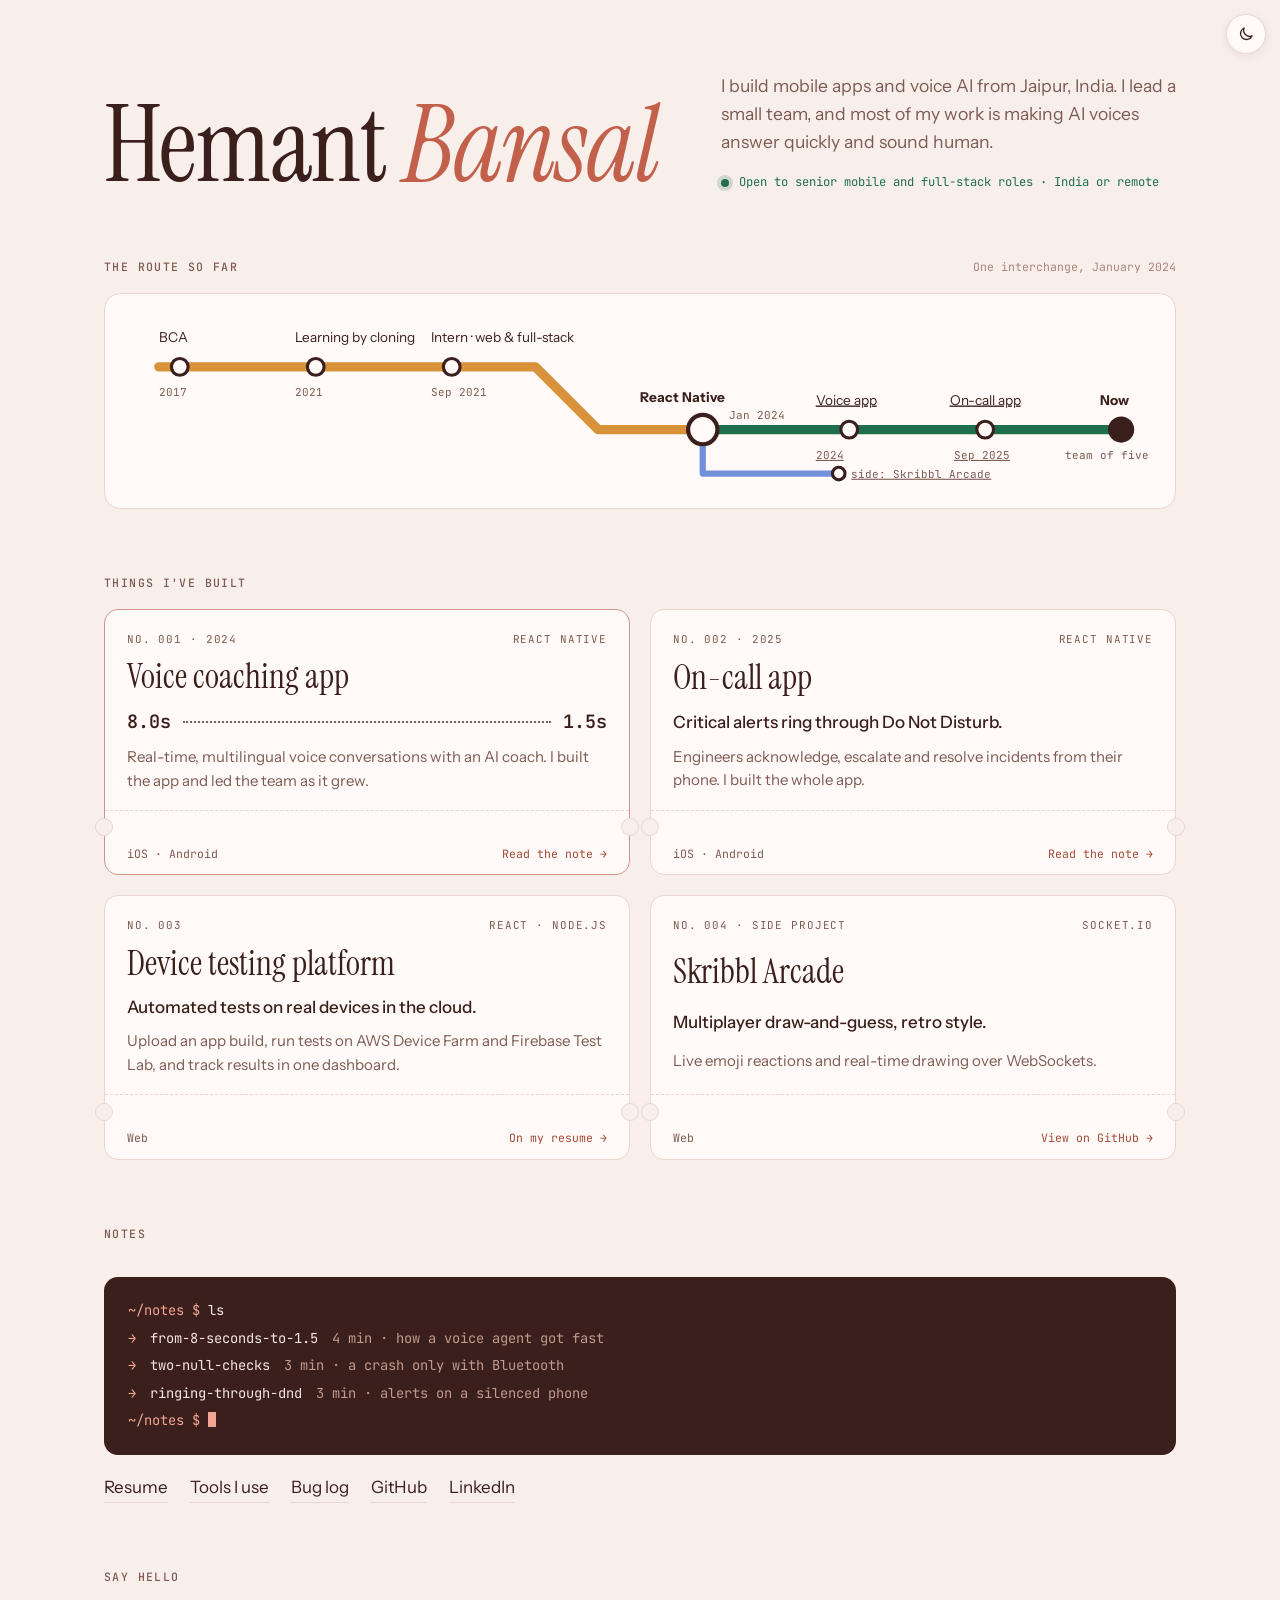
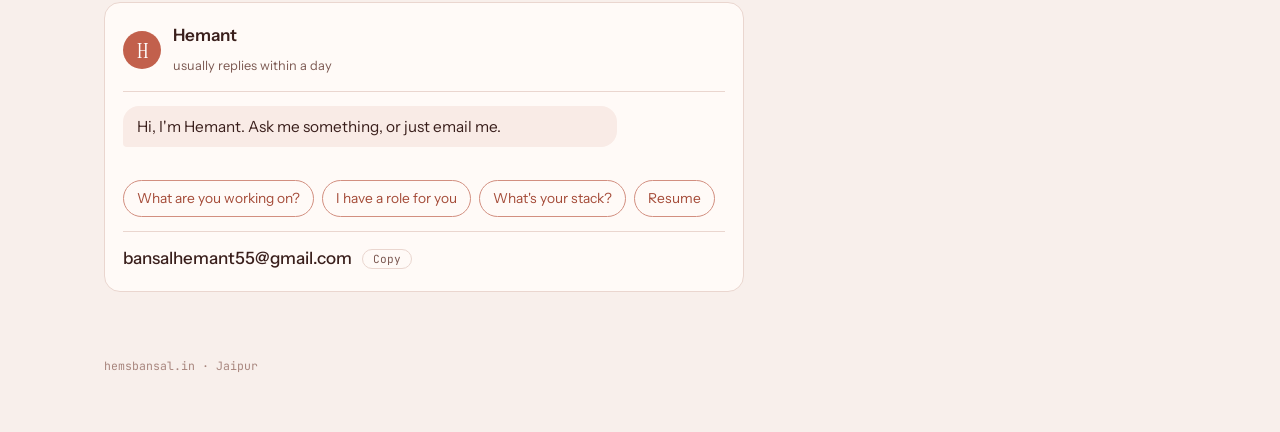
==== commit b2b7ecaa: "Add a light/dark toggle to every page Follows the system setting until the visitor picks one, then r" ====
--- a/public/index.html
+++ b/public/index.html
@@ -2,6 +2,7 @@
 <html lang="en">
 <head>
 <meta charset="utf-8">
+<script>try{var t=localStorage.getItem("theme");if(t==="light"||t==="dark")document.documentElement.setAttribute("data-theme",t)}catch(e){}</script>
 <meta name="viewport" content="width=device-width, initial-scale=1, viewport-fit=cover">
 <title>Hemant Bansal</title>
 <meta name="claude:viewport-fit-sides" content="cover">
--- a/public/style.css
+++ b/public/style.css
@@ -161,3 +161,17 @@
 #name { cursor: default; user-select: none; }
 .toast { justify-self: start; font-family: var(--mono); font-size: 0.78rem; line-height: 1.5; padding: 10px 14px; border-radius: 8px; background: var(--fg); color: var(--bg); max-width: 52ch; }
 
+
+/* Light / dark toggle */
+.theme-btn {
+  position: fixed; z-index: 40;
+  top: calc(14px + env(safe-area-inset-top, 0px)); right: max(14px, env(safe-area-inset-right, 0px));
+  width: 40px; height: 40px; border-radius: 50%;
+  display: grid; place-items: center; cursor: pointer;
+  background: var(--card, var(--bg)); color: var(--fg); border: 1px solid var(--line);
+  box-shadow: 0 2px 8px rgba(40, 10, 8, 0.08);
+}
+.theme-btn svg { width: 18px; height: 18px; fill: none; stroke: currentColor; stroke-width: 1.8; stroke-linecap: round; stroke-linejoin: round; }
+.theme-btn:hover { border-color: var(--accent); }
+.theme-btn:focus-visible { outline: 2px solid var(--accent); outline-offset: 2px; }
+@media print { .theme-btn { display: none; } }
